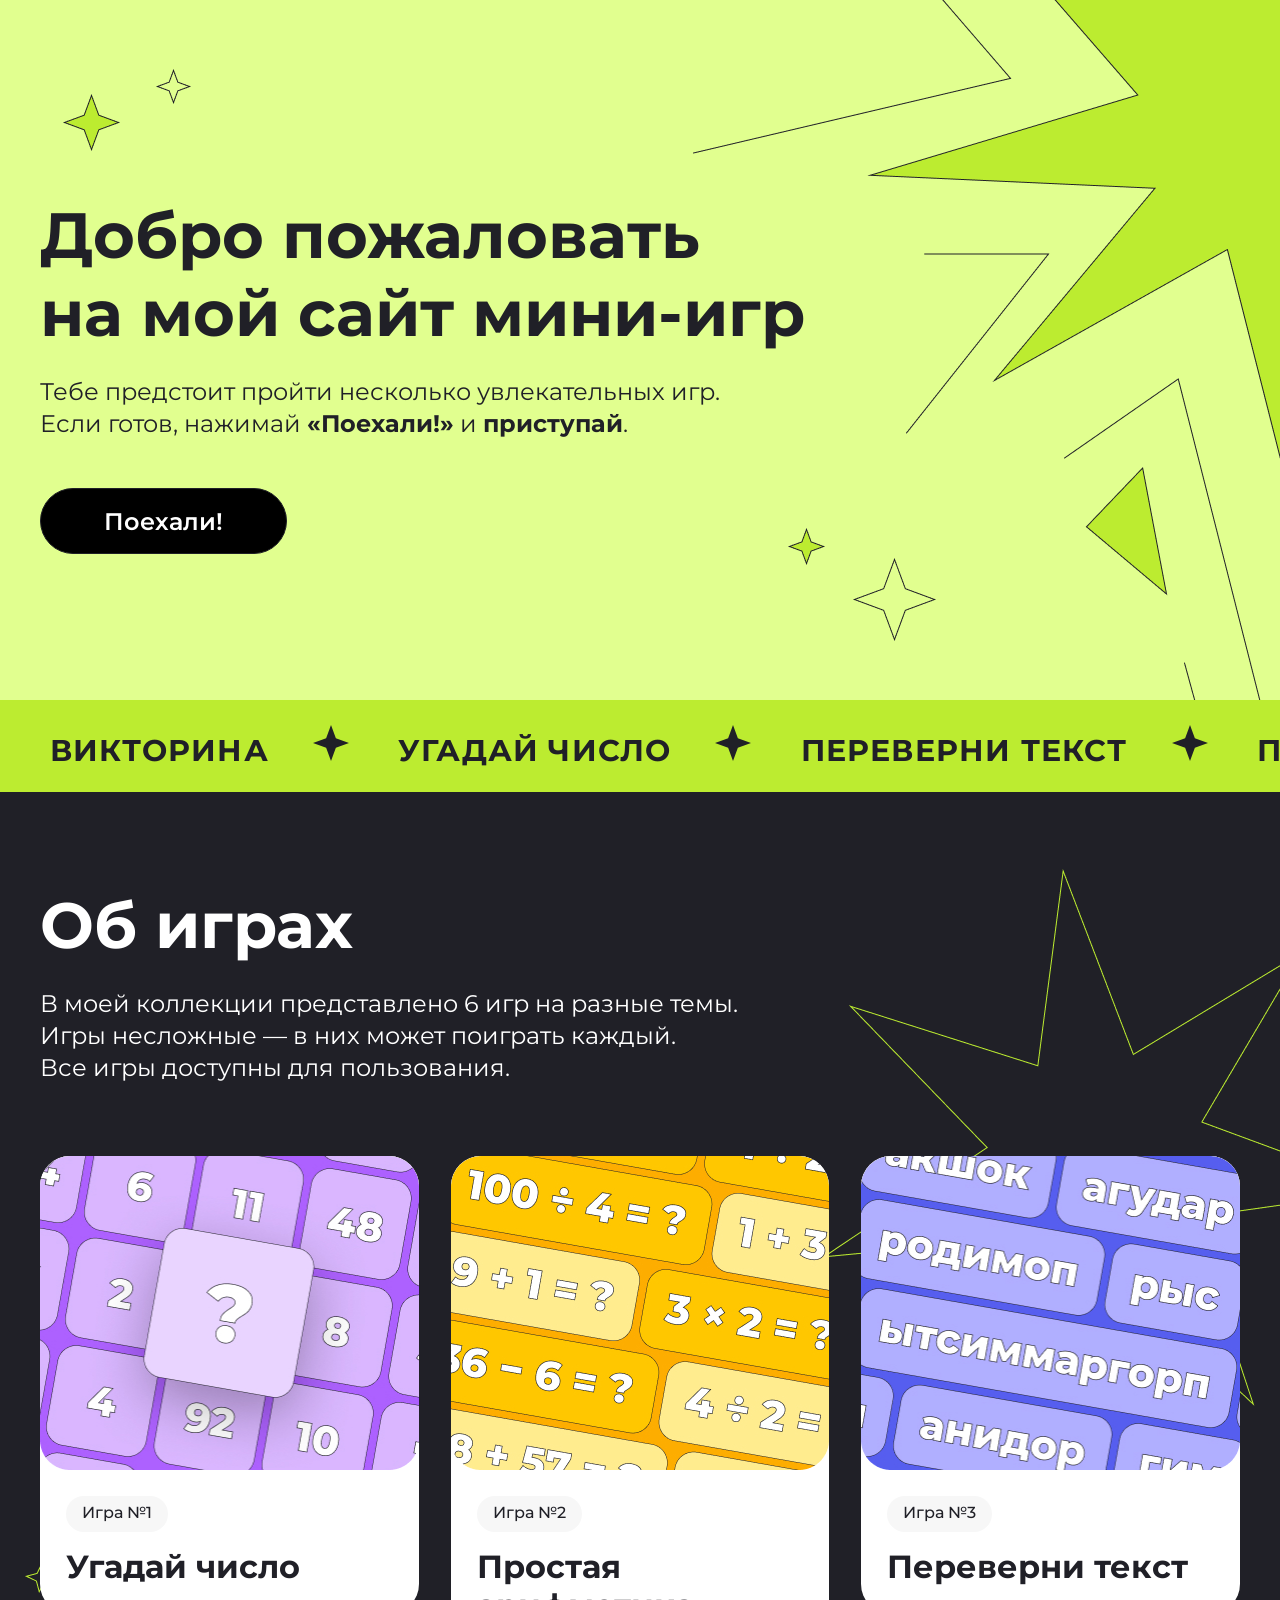
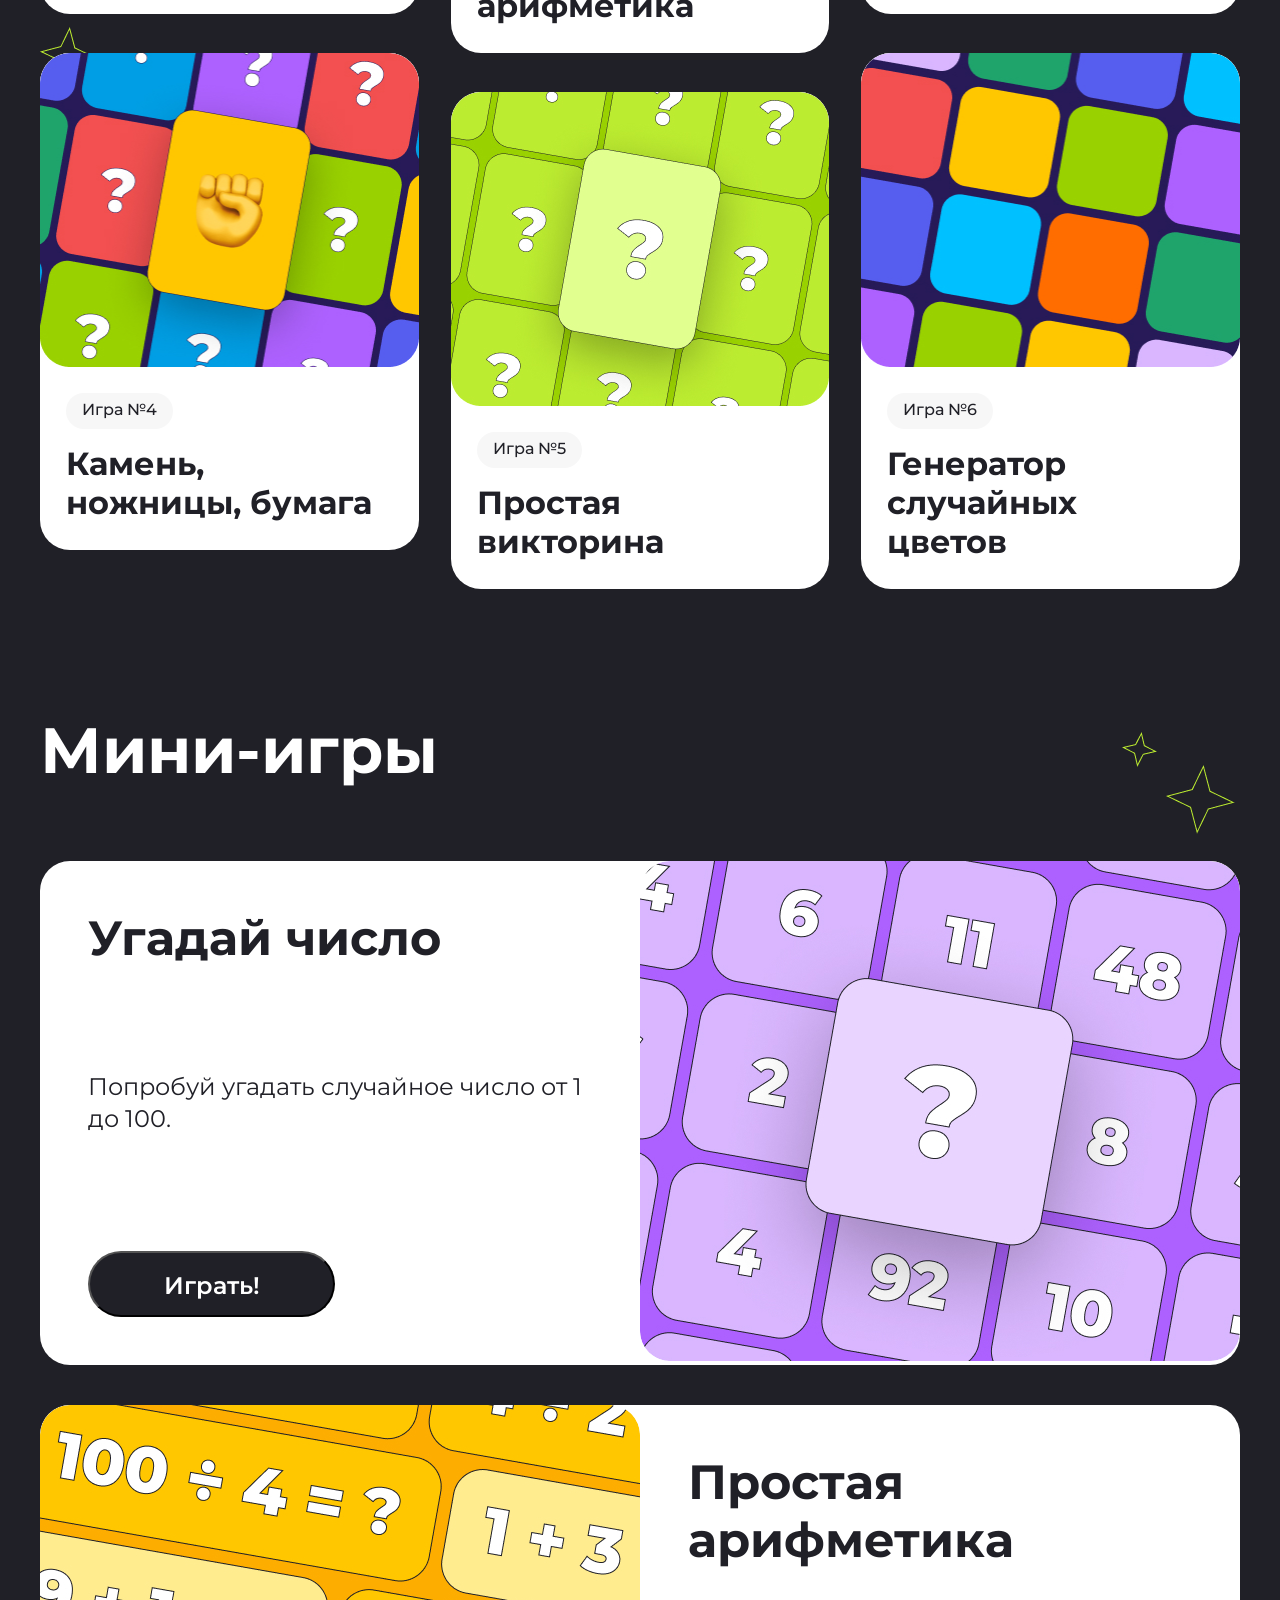
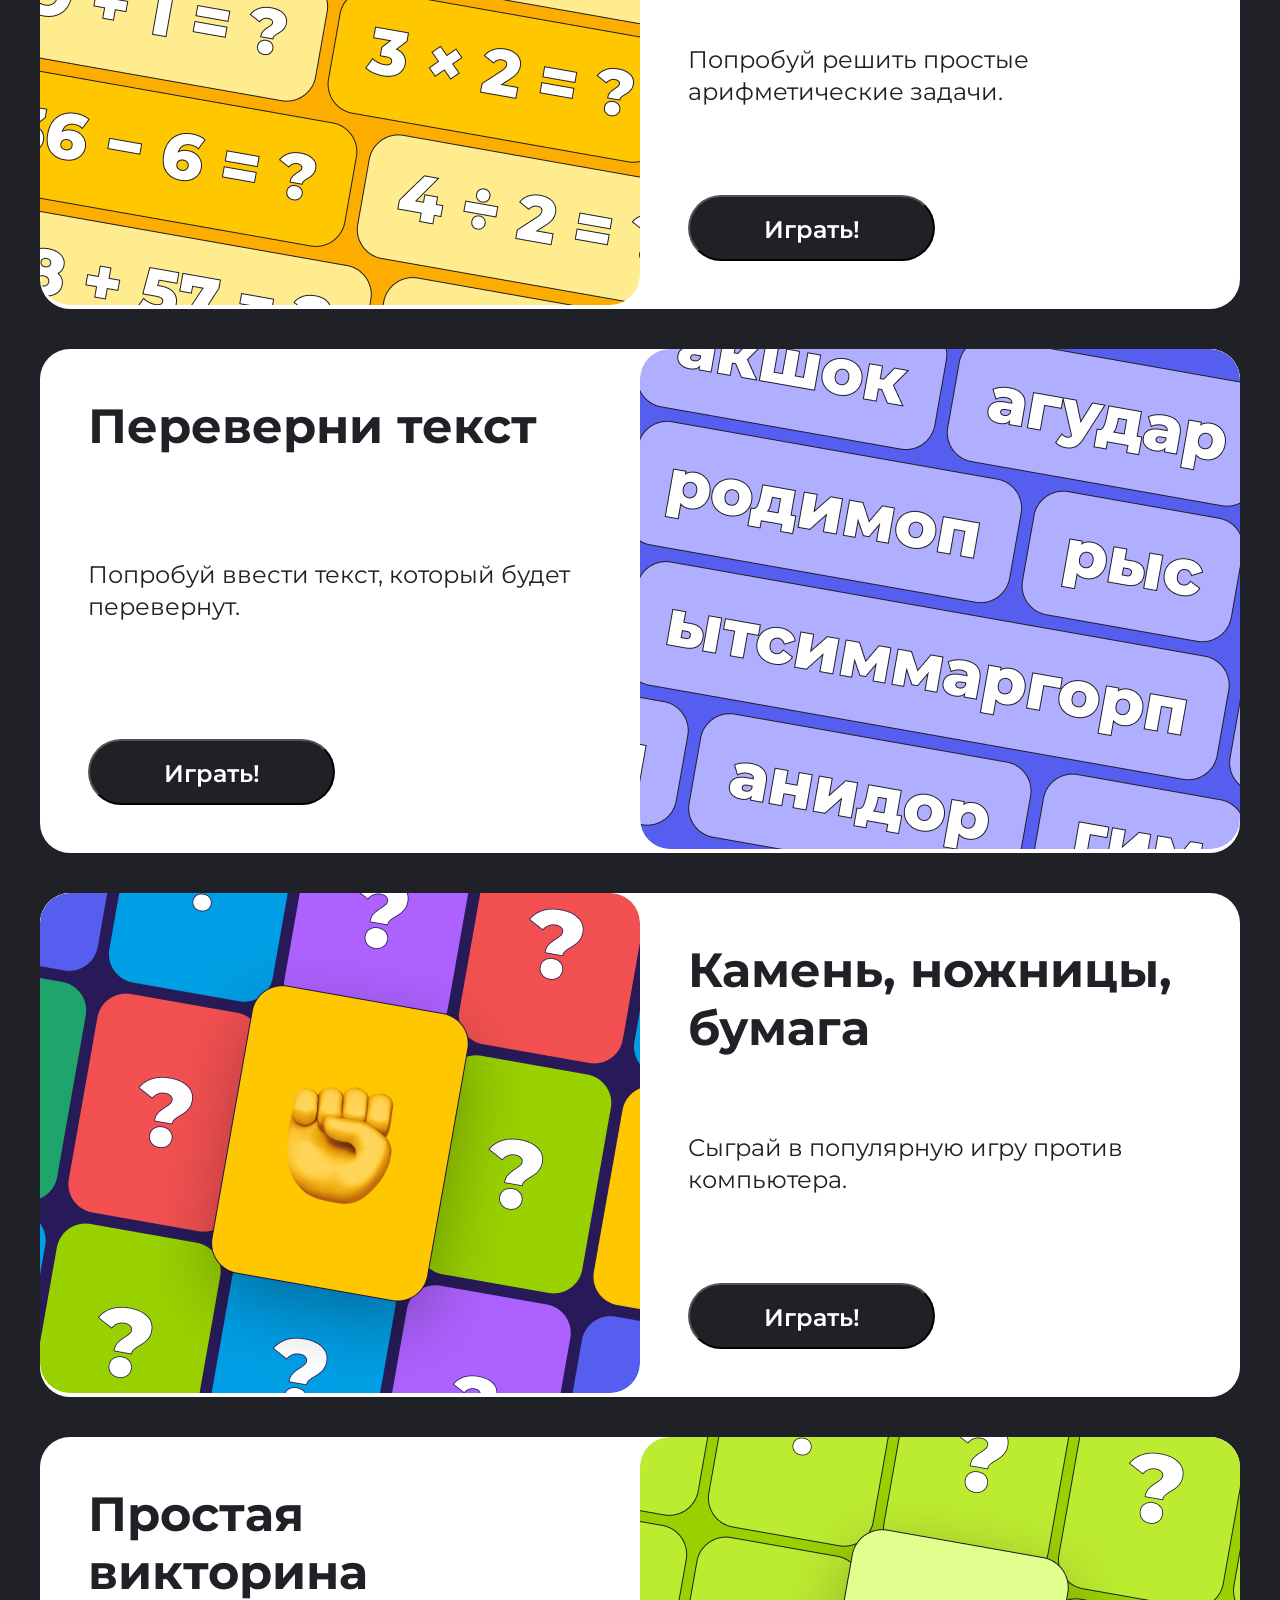
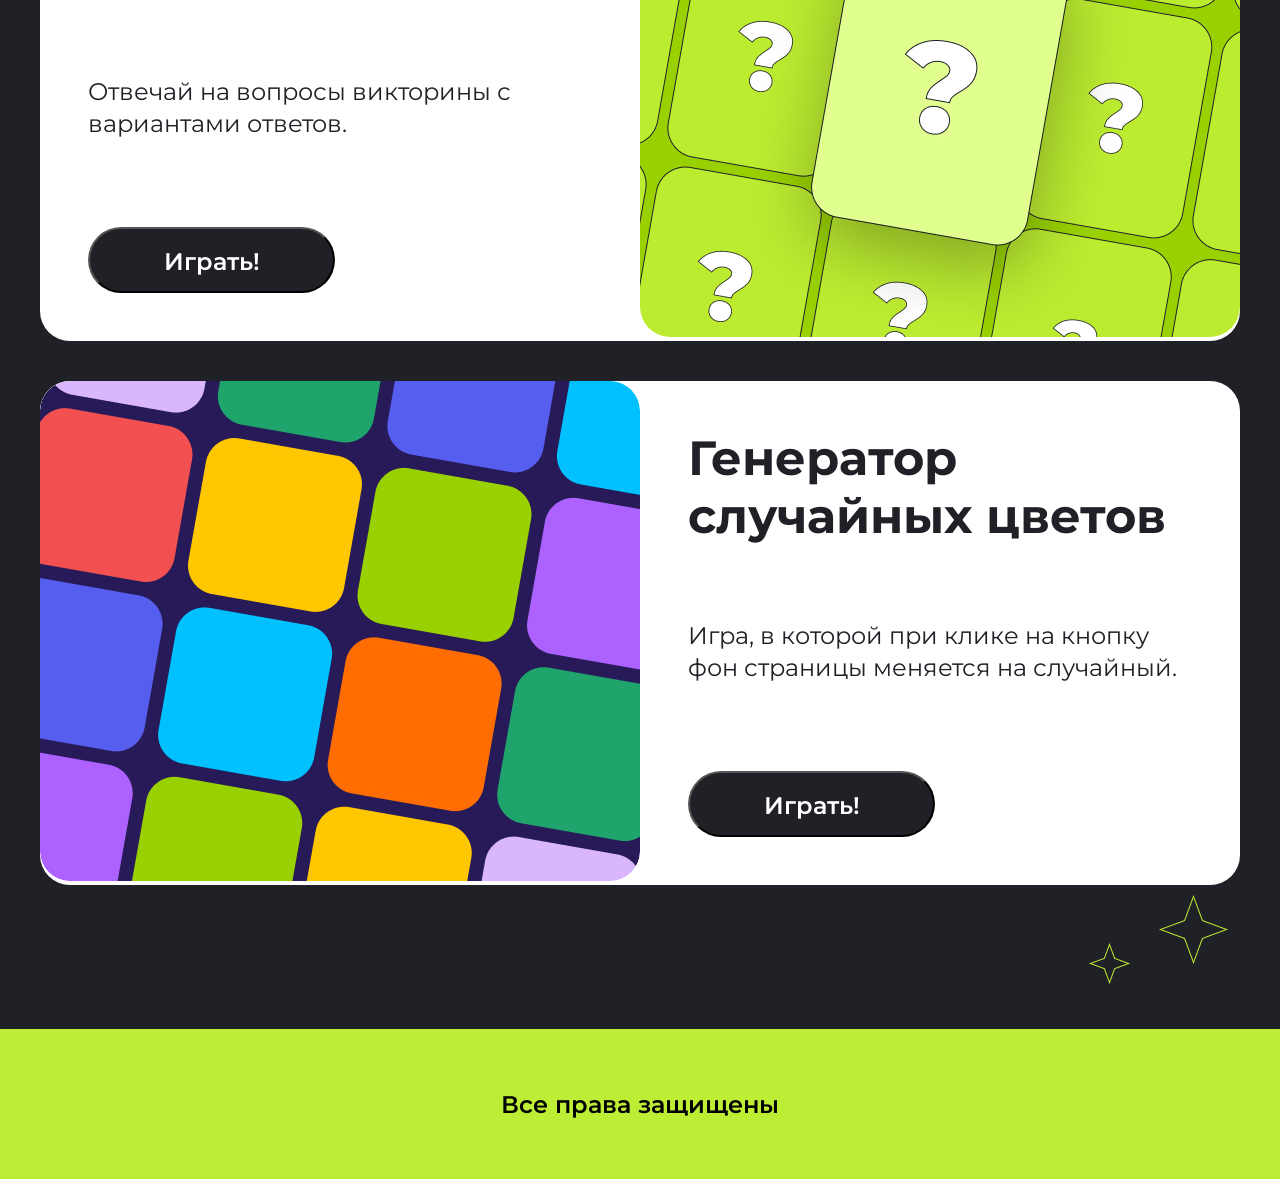
==== hw1/index.html @ f8840782 "добавил третью мини игру" ====
<!DOCTYPE html>
<html lang="en">

<head>
    <meta charset="UTF-8">
    <meta name="viewport" content="width=device-width, initial-scale=1.0">
    <title>Document</title>
    <link rel="preconnect" href="https://fonts.googleapis.com">
    <link rel="preconnect" href="https://fonts.gstatic.com" crossorigin>
    <link href="https://fonts.googleapis.com/css2?family=Montserrat:ital,wght@0,100..900;1,100..900&display=swap"
        rel="stylesheet">
    <link rel="stylesheet" href="./style.css">
</head>

<body>

    <header class="head center">
        <h1 class="head__title">Добро пожаловать<br> на мой сайт мини-игр</h1>
        <p class="head__desc">Тебе предстоит пройти несколько увлекательных игр. <span
                class="desktop-br"><br></span></span>Если готов, нажимай
            <strong>«Поехали!»</strong> и
            <strong>приступай</strong>.
        </p>
        <a href="#main" class="head__link">
            <button class="button head__button">Поехали!</button>
        </a>
    </header>
    <section>
        <div class="marquee">
            <div class="marquee__content">
                <span>ВИКТОРИНА</span>
                <span><svg class="marquee__star" width="36" height="36" viewBox="0 0 36 36" fill="none"
                        xmlns="http://www.w3.org/2000/svg">
                        <path
                            d="M18 0L22.8616 13.1384L36 18L22.8616 22.8616L18 36L13.1384 22.8616L0 18L13.1384 13.1384L18 0Z"
                            fill="#202027" />
                    </svg>
                </span>
                <span>УГАДАЙ ЧИСЛО</span>
                <span><svg class="marquee__star" width="36" height="36" viewBox="0 0 36 36" fill="none"
                        xmlns="http://www.w3.org/2000/svg">
                        <path
                            d="M18 0L22.8616 13.1384L36 18L22.8616 22.8616L18 36L13.1384 22.8616L0 18L13.1384 13.1384L18 0Z"
                            fill="#202027" />
                    </svg>
                </span>
                <span>ПЕРЕВЕРНИ ТЕКСТ</span>
                <span><svg class="marquee__star" width="36" height="36" viewBox="0 0 36 36" fill="none"
                        xmlns="http://www.w3.org/2000/svg">
                        <path
                            d="M18 0L22.8616 13.1384L36 18L22.8616 22.8616L18 36L13.1384 22.8616L0 18L13.1384 13.1384L18 0Z"
                            fill="#202027" />
                    </svg>
                </span>
                <span>ПРОСТАЯ АРИФМЕТИКА</span>
                <span><svg class="marquee__star" width="36" height="36" viewBox="0 0 36 36" fill="none"
                        xmlns="http://www.w3.org/2000/svg">
                        <path
                            d="M18 0L22.8616 13.1384L36 18L22.8616 22.8616L18 36L13.1384 22.8616L0 18L13.1384 13.1384L18 0Z"
                            fill="#202027" />
                    </svg>
                </span>
                <span>КАМЕНЬ, НОЖНИЦЫ, БУМАГА</span>
                <span><svg class="marquee__star" width="36" height="36" viewBox="0 0 36 36" fill="none"
                        xmlns="http://www.w3.org/2000/svg">
                        <path
                            d="M18 0L22.8616 13.1384L36 18L22.8616 22.8616L18 36L13.1384 22.8616L0 18L13.1384 13.1384L18 0Z"
                            fill="#202027" />
                    </svg>
                </span>
                <span>ГЕНЕРАТОР СЛУЧАЙНЫХ ЦВЕТОВ</span>
                <span><svg class="marquee__star" width="36" height="36" viewBox="0 0 36 36" fill="none"
                        xmlns="http://www.w3.org/2000/svg">
                        <path
                            d="M18 0L22.8616 13.1384L36 18L22.8616 22.8616L18 36L13.1384 22.8616L0 18L13.1384 13.1384L18 0Z"
                            fill="#202027" />
                    </svg>
                </span>
    </section>
    <main id="main" class="main center">
        <h2 class="main__title">Об играх</h2>
        <p class="main__desc">В моей коллекции представлено 6 игр на разные темы.<br>Игры несложные — в них может
            поиграть каждый.<br>
            Все игры доступны для пользования.</p>
        <div class="main__games">
            <div class="games-grid">
                <a href="#guess" class="game-card">
                    <img class="game-card__img" src="images/game1.jpg" alt="Игра">
                    <div class="game-card__body">
                        <span class="game-card__badge">Игра №1</span>
                        <h3 class="game-card__desc">Угадай число</h3>
                    </div>
                </a>

                <a href="#math" class="game-card">
                    <img class="game-card__img" src="images/game2.jpg" alt="Игра">
                    <div class="game-card__body">
                        <span class="game-card__badge">Игра №2</span>
                        <h3 class="game-card__desc">Простая арифметика</h3>
                    </div>
                </a>

                <a href="#words" class="game-card">
                    <img class="game-card__img" src="images/game3.jpg" alt="Игра">
                    <div class="game-card__body">
                        <span class="game-card__badge">Игра №3</span>
                        <h3 class="game-card__desc">Переверни текст</h3>
                    </div>
                </a>

                <a href="#rps" class="game-card">
                    <img class="game-card__img" src="images/game4.jpg" alt="Игра">
                    <div class="game-card__body">
                        <span class="game-card__badge">Игра №4</span>
                        <h3 class="game-card__desc">Камень, ножницы, бумага</h3>
                    </div>
                </a>

                <a href="#quiz" class="game-card game-card__end">
                    <img class="game-card__img" src="images/game5.jpg" alt="Игра">
                    <div class="game-card__body">
                        <span class="game-card__badge">Игра №5</span>
                        <h3 class="game-card__desc">Простая викторина</h3>
                    </div>
                </a>

                <a href="#colors" class="game-card">
                    <img class="game-card__img" src="images/game6.jpg" alt="Игра">
                    <div class="game-card__body">
                        <span class="game-card__badge">Игра №6</span>
                        <h3 class="game-card__desc">Генератор случайных цветов</h3>
                    </div>
                </a>
            </div>
        </div>
    </main>
    <section class="mini-games center">
        <h2 class="mini-games__title">Мини-игры</h2>
        <div class="gamebar">
            <div id="guess" class="gamebar__card">
                <div class="gamebar__content">
                    <h2 class="gamebar__content-name">Угадай число</h2>
                    <p class="gamebar__content-desc">Попробуй угадать случайное число от 1 до 100.</p>
                    <button class="gamebar__button" onclick="guessNumber()">Играть!</button>
                </div>
                <div class="gamebar__pic">
                    <img class="gamebar__img" src="images/big-game1.jpg" alt="Игра">
                </div>
            </div>

            <div id="math" class="gamebar__card">
                <div class="gamebar__content">
                    <h2 class="gamebar__content-name">Простая арифметика</h2>
                    <p class="gamebar__content-desc">Попробуй решить простые арифметические задачи.</p>
                    <button class="gamebar__button" onclick="doArithmeticTasks()">Играть!</button>
                </div>
                <div class="gamebar__pic">
                    <img class="gamebar__img" src="images/big-game2.jpg" alt="Игра">
                </div>
            </div>

            <div id="words" class="gamebar__card">
                <div class="gamebar__content">
                    <h2 class="gamebar__content-name">Переверни текст</h2>
                    <p class="gamebar__content-desc">Попробуй ввести текст, который будет перевернут.</p>
                    <button class="gamebar__button" onclick="turnOverText()">Играть!</button>
                </div>
                <div class="gamebar__pic">
                    <img class="gamebar__img" src="images/big-game3.jpg" alt="Игра">
                </div>
            </div>

            <div id="rps" class="gamebar__card">
                <div class="gamebar__content">
                    <h2 class="gamebar__content-name">Камень, ножницы, бумага</h2>
                    <p class="gamebar__content-desc">Сыграй в популярную игру против компьютера.</p>
                    <button class="gamebar__button">Играть!</button>
                </div>
                <div class="gamebar__pic">
                    <img class="gamebar__img" src="images/big-game4.jpg" alt="Игра">
                </div>
            </div>

            <div id="quiz" class="gamebar__card">
                <div class="gamebar__content">
                    <h2 class="gamebar__content-name">Простая викторина</h2>
                    <p class="gamebar__content-desc">Отвечай на вопросы викторины с вариантами ответов.</p>
                    <button class="gamebar__button">Играть!</button>
                </div>
                <div class="gamebar__pic">
                    <img class="gamebar__img" src="images/big-game5.jpg" alt="Игра">
                </div>
            </div>

            <div id="colors" class="gamebar__card">
                <div class="gamebar__content">
                    <h2 class="gamebar__content-name">Генератор случайных цветов</h2>
                    <p class="gamebar__content-desc">Игра, в которой при клике на кнопку фон страницы меняется на
                        случайный.</p>
                    <button class="gamebar__button">Играть!</button>
                </div>
                <div class="gamebar__pic">
                    <img class="gamebar__img" src="images/big-game6.jpg" alt="Игра">
                </div>
            </div>
        </div>
    </section>
    <footer class="footer">
        <h3 class="footer__desc">Все права защищены</h3>
    </footer>
    <script src="mini-games.js"></script>
</body>

</html>
---- hw1/style.css ----
* {
  margin: 0;
  padding: 0;
  box-sizing: border-box;
}

.center {
  padding-left: calc(50% - 600px);
  padding-right: calc(50% - 600px);
}

a,
input,
button {
  text-decoration: none;
  font-family: inherit;
}

body {
  font-family: Montserrat, sans-serif;
}

.head {
  min-height: 700px;
  background: url(images/head-back.png) right top no-repeat, url(images/Star\ 1.png) 156px 69px no-repeat, url(images/Star\ 2.png) 63px 94px no-repeat, url(images/Star\ 3.png) calc(100% - 455px) calc(100% - 135px) no-repeat, url(images/Star\ 4.png) calc(100% - 344px) calc(100% - 59px) no-repeat, #E1FF8F;
}
.head__title {
  padding-top: 196px;
  font-weight: 700;
  font-size: 64px;
  color: #202027;
}
.head__desc {
  padding-top: 24px;
  font-weight: 400;
  font-size: 24px;
  line-height: 133%;
  color: #202027;
}
.head__button {
  margin-top: 48px;
  border: 1px solid #202027;
  border-radius: 60px;
  padding: 16px 28px;
  width: 247px;
  height: 66px;
  font-weight: 600;
  font-size: 24px;
  line-height: 142%;
  text-align: center;
  background-color: #000;
  color: #fff;
  transition: 2s;
}
.head__button:hover {
  background: #fff;
  color: #000;
}
.head__button::after {
  background: #fff;
  color: #000;
}

.marquee {
  width: 100%;
  min-height: 90px;
  overflow: hidden;
  background: #bcec30;
  padding: 25px 50px;
  white-space: nowrap;
}
.marquee__content span {
  margin-right: 40px;
  font-weight: bold;
  font-size: 18px;
  color: #000;
  align-content: center;
  font-weight: 700;
  font-size: 30px;
  line-height: 110%;
  letter-spacing: 0.04em;
  text-transform: uppercase;
  color: #202027;
}

.main {
  padding-top: 94px;
  background: url(images/bigStar\ 1.png) right 77px no-repeat, url(images/Star\ 5.png) 25px 770px no-repeat, url(images/Star\ 6.png) 40px 60% no-repeat, #202027;
}
.main__title {
  font-weight: 700;
  font-size: 64px;
  color: #fff;
}
.main__desc {
  padding-top: 24px;
  font-weight: 400;
  font-size: 24px;
  line-height: 133%;
  color: #fff;
}
.main__games {
  padding-top: 72px;
  padding-bottom: 50px;
  min-height: 1056px;
}

.games-grid {
  display: grid;
  grid-template-columns: repeat(3, 1fr);
  gap: 0 32px;
  align-items: start;
}

.game-card {
  background: #fff;
  border-radius: 30px;
  overflow: hidden;
  transition: 0.4s ease;
}
.game-card:hover {
  transform: scale(1.1);
}
.game-card__img {
  width: 100%;
  -o-object-fit: cover;
     object-fit: cover;
}
.game-card__body {
  padding: 22px 26px 28px;
}
.game-card__badge {
  display: inline-block;
  border-radius: 53px;
  padding: 8px 16px 10px;
  margin-bottom: 15px;
  background-color: #f7f7f7;
  font-weight: 500;
  font-size: 16px;
  line-height: 110%;
  color: #202027;
}
.game-card__desc {
  max-width: 306px;
  font-weight: 700;
  font-size: 32px;
  color: #202027;
}

.game-card__end {
  align-self: end;
}

.mini-games {
  padding-bottom: 144px;
  background: url(images/Star\ 7.png) calc(100% - 123px) 93px no-repeat, url(images/Star\ 8.png) calc(100% - 45px) 126px no-repeat, url(images/Star\ 9.png) calc(100% - 52px) calc(100% - 65px) no-repeat, url(images/Star\ 10.png) calc(100% - 150px) calc(100% - 45px) no-repeat, #202027;
}
.mini-games__title {
  font-weight: 700;
  font-size: 64px;
  color: #fff;
  padding-top: 72px;
}

.gamebar {
  padding-top: 72px;
  display: flex;
  flex-direction: column;
  gap: 40px;
}
.gamebar__card {
  max-width: 1200px;
  min-height: 500px;
  display: flex;
  justify-content: space-between;
  background: #fff;
  border-radius: 30px;
  overflow: hidden;
}
.gamebar__content {
  padding: 48px;
  display: flex;
  flex-direction: column;
  justify-content: space-between;
}
.gamebar__content-name {
  font-weight: 700;
  font-size: 48px;
  color: #202027;
  margin-bottom: 24px;
}
.gamebar__content-desc {
  font-weight: 400;
  font-size: 24px;
  line-height: 133%;
  color: #202027;
  margin-bottom: 36px;
}
.gamebar__button {
  border-radius: 60px;
  padding: 16px 28px;
  width: 247px;
  height: 66px;
  background-color: #202027;
  color: white;
  cursor: pointer;
  font-weight: 600;
  font-size: 24px;
  line-height: 142%;
  text-align: center;
  color: #fff;
}
.gamebar__button:hover {
  background: #fff;
  color: #000;
  transition: 1s;
}
.gamebar__pic {
  width: 50%;
}
.gamebar__img {
  border-radius: 30px;
  max-width: 600px;
  min-height: 500px;
}

.gamebar__card:nth-child(even) {
  flex-direction: row-reverse;
}

.footer {
  height: 150px;
  background-color: #bded35;
}
.footer__desc {
  padding-top: 61px;
  font-weight: 600;
  font-size: 24px;
  text-align: center;
  color: #000;
}

@media (max-width: 768px) {
  .desktop-br {
    display: none;
  }
  .head {
    background: none;
    background: url(images/mobile-big-star.png) right top no-repeat, url(images/mobileStar\ 1.png) 91px 64px no-repeat, url(images/mobileStar\ 2.png) 37px 97px no-repeat, url(images/mobileStar\ 3.png) calc(100% - 86px) calc(100% - 74px) no-repeat, url(images/mobileStar\ 4.png) calc(100% - 34px) calc(100% - 28px) no-repeat, #E1FF8F;
  }
  .head__title {
    padding-top: 147px;
    text-align: center;
    font-size: 40px;
  }
  .head__desc {
    text-align: center;
    font-size: 16px;
  }
  .head__link {
    display: flex;
    justify-content: center;
  }
  .head__button {
    width: 285px;
    height: 55px;
    font-size: 16px;
  }
  .marquee {
    min-height: 51px;
    padding: 16px 24px;
  }
  .marquee__content span {
    margin-right: 27px;
    font-size: 16px;
  }
  .marquee__content {
    display: flex;
    align-items: center;
  }
  .marquee__star {
    scale: 0.555;
  }
  .main {
    display: none;
  }
  .mini-games {
    background: none;
    background-color: #202027;
    padding-bottom: 10px;
  }
  .mini-games__title {
    padding-top: 48px;
    padding-left: 16px;
    font-size: 40px;
  }
  .gamebar {
    align-items: center;
    padding-top: 48px;
    gap: 10px;
  }
  .gamebar__card {
    flex-direction: column;
    max-width: 343px;
    min-height: 528px;
  }
  .gamebar__content {
    order: 2;
    padding: 29px;
  }
  .gamebar__content-name {
    margin-bottom: 16px;
    font-size: 32px;
  }
  .gamebar__content-desc {
    margin-bottom: 32px;
    font-size: 16px;
  }
  .gamebar__button {
    border-radius: 60px;
    padding: 16px 28px;
    max-width: 285px;
    height: 55px;
    font-size: 16px;
    text-align: center;
  }
  .gamebar__pic {
    order: 1;
    width: 100%;
    height: 100%;
  }
  .gamebar__img {
    max-width: 343px;
    min-height: 284px;
  }
  .gamebar__card:nth-child(even) {
    flex-direction: column;
  }
  .footer {
    height: 100px;
  }
  .footer__desc {
    padding-top: 40px;
    font-size: 16px;
  }
}/*# sourceMappingURL=style.css.map */
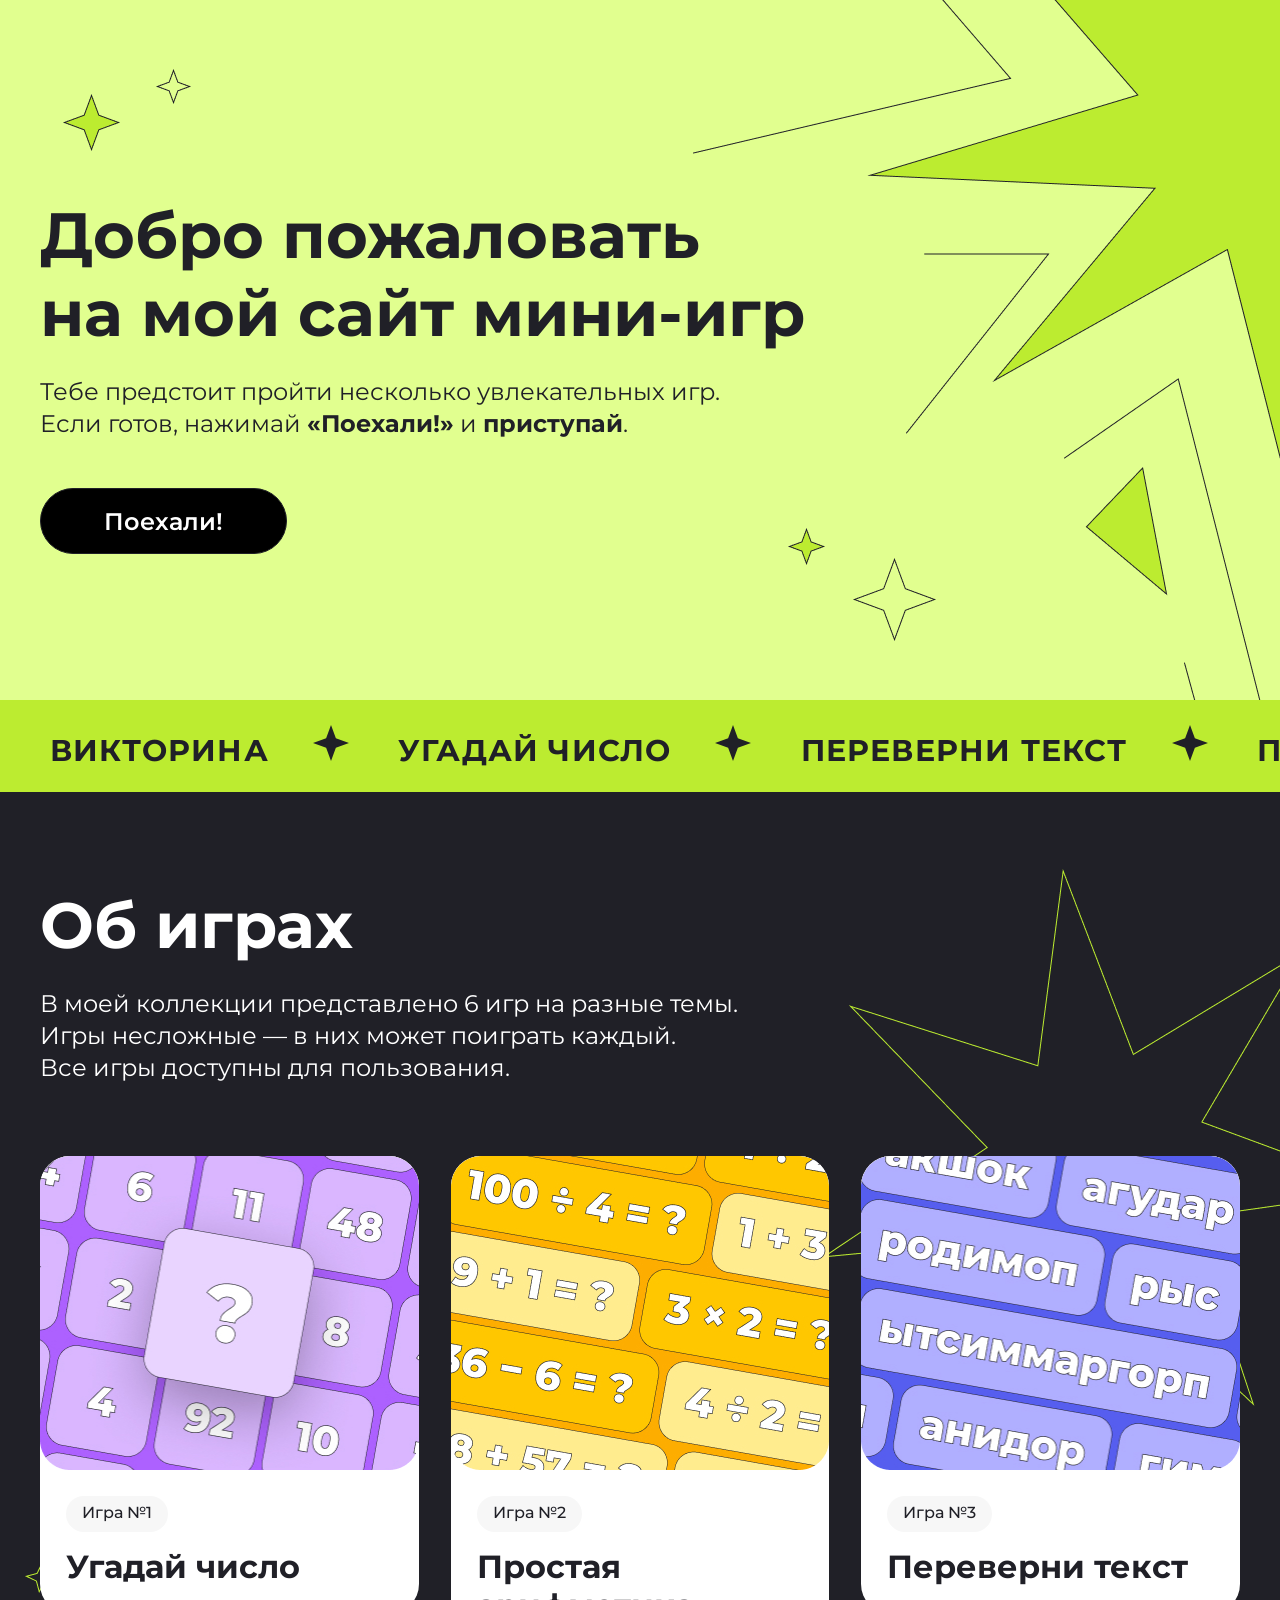
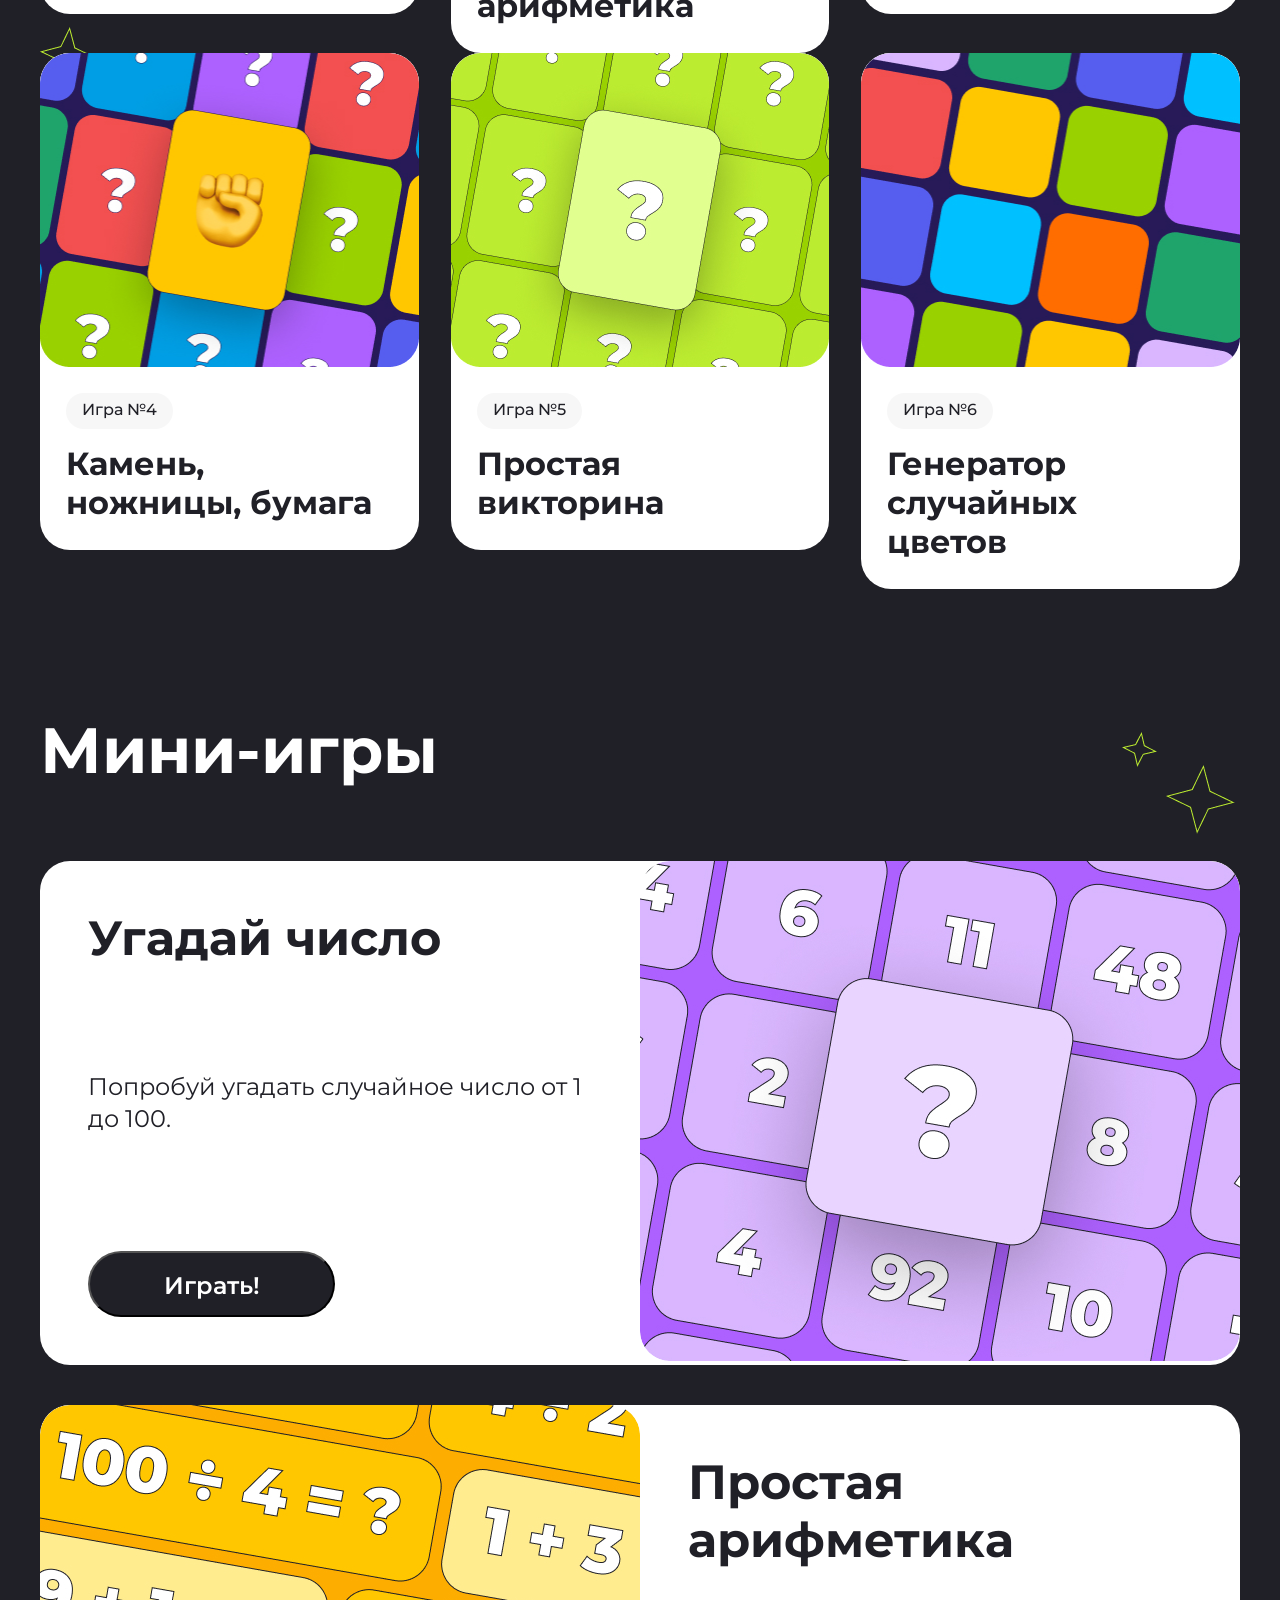
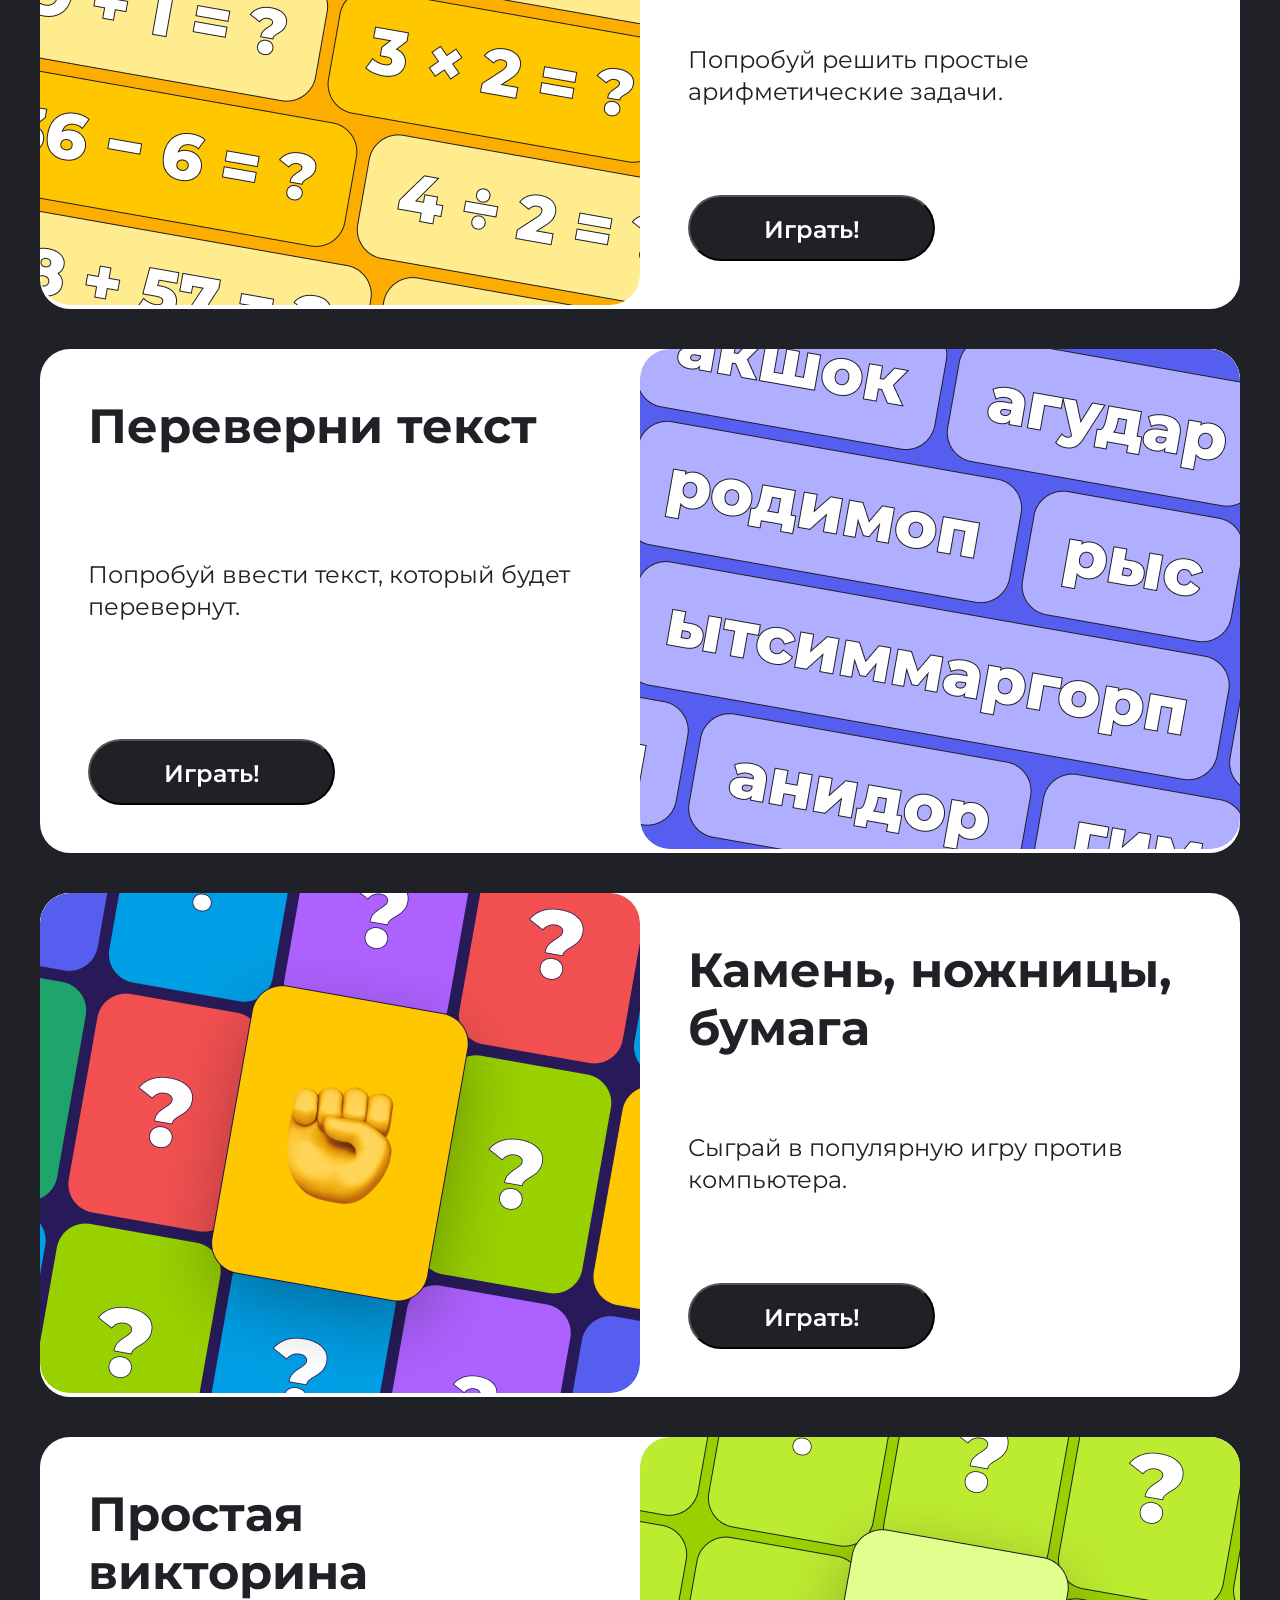
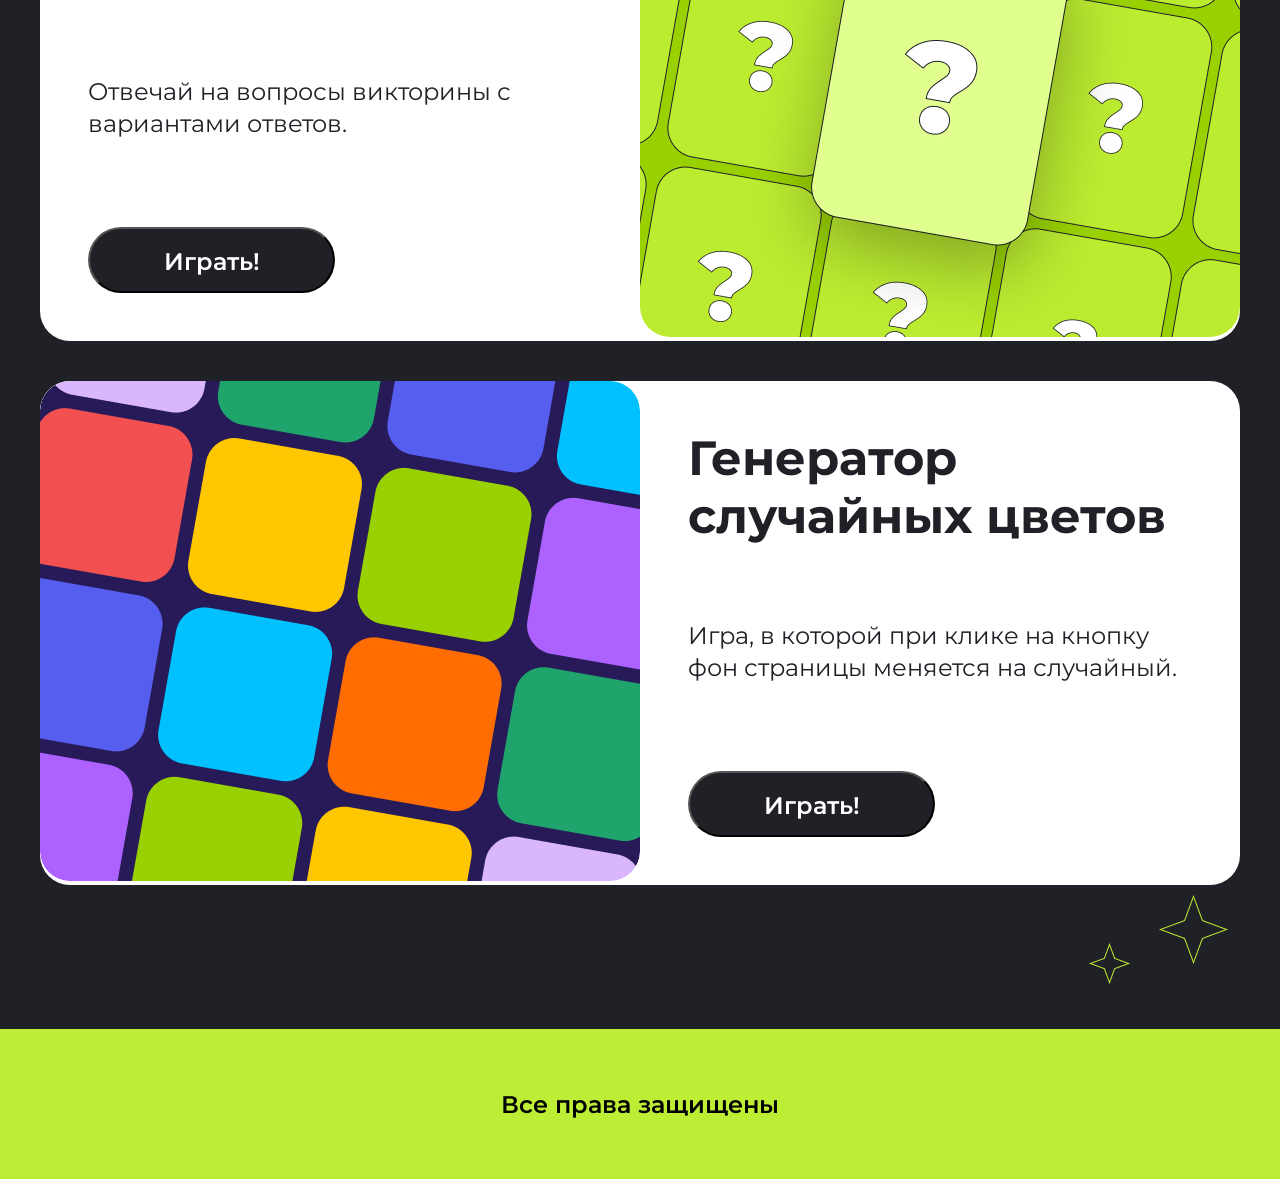
==== commit dbd63ed3: "правки по валидности" ====
--- a/hw1/index.html
+++ b/hw1/index.html
@@ -116,7 +116,7 @@
                     </div>
                 </a>
 
-                <a href="#quiz" class="game-card game-card__end">
+                <a href="#quiz" class="game-card game-card-end">
                     <img class="game-card__img" src="images/game5.jpg" alt="Игра">
                     <div class="game-card__body">
                         <span class="game-card__badge">Игра №5</span>
@@ -174,7 +174,7 @@
                 <div class="gamebar__content">
                     <h2 class="gamebar__content-name">Камень, ножницы, бумага</h2>
                     <p class="gamebar__content-desc">Сыграй в популярную игру против компьютера.</p>
-                    <button class="gamebar__button">Играть!</button>
+                    <button class="gamebar__button" onclick="rockPaperScissors()">Играть!</button>
                 </div>
                 <div class="gamebar__pic">
                     <img class="gamebar__img" src="images/big-game4.jpg" alt="Игра">
@@ -185,7 +185,7 @@
                 <div class="gamebar__content">
                     <h2 class="gamebar__content-name">Простая викторина</h2>
                     <p class="gamebar__content-desc">Отвечай на вопросы викторины с вариантами ответов.</p>
-                    <button class="gamebar__button">Играть!</button>
+                    <button class="gamebar__button" onclick="takeQuiz()">Играть!</button>
                 </div>
                 <div class="gamebar__pic">
                     <img class="gamebar__img" src="images/big-game5.jpg" alt="Игра">
@@ -197,7 +197,7 @@
                     <h2 class="gamebar__content-name">Генератор случайных цветов</h2>
                     <p class="gamebar__content-desc">Игра, в которой при клике на кнопку фон страницы меняется на
                         случайный.</p>
-                    <button class="gamebar__button">Играть!</button>
+                    <button class="gamebar__button button-randomColorGenerator">Играть!</button>
                 </div>
                 <div class="gamebar__pic">
                     <img class="gamebar__img" src="images/big-game6.jpg" alt="Игра">
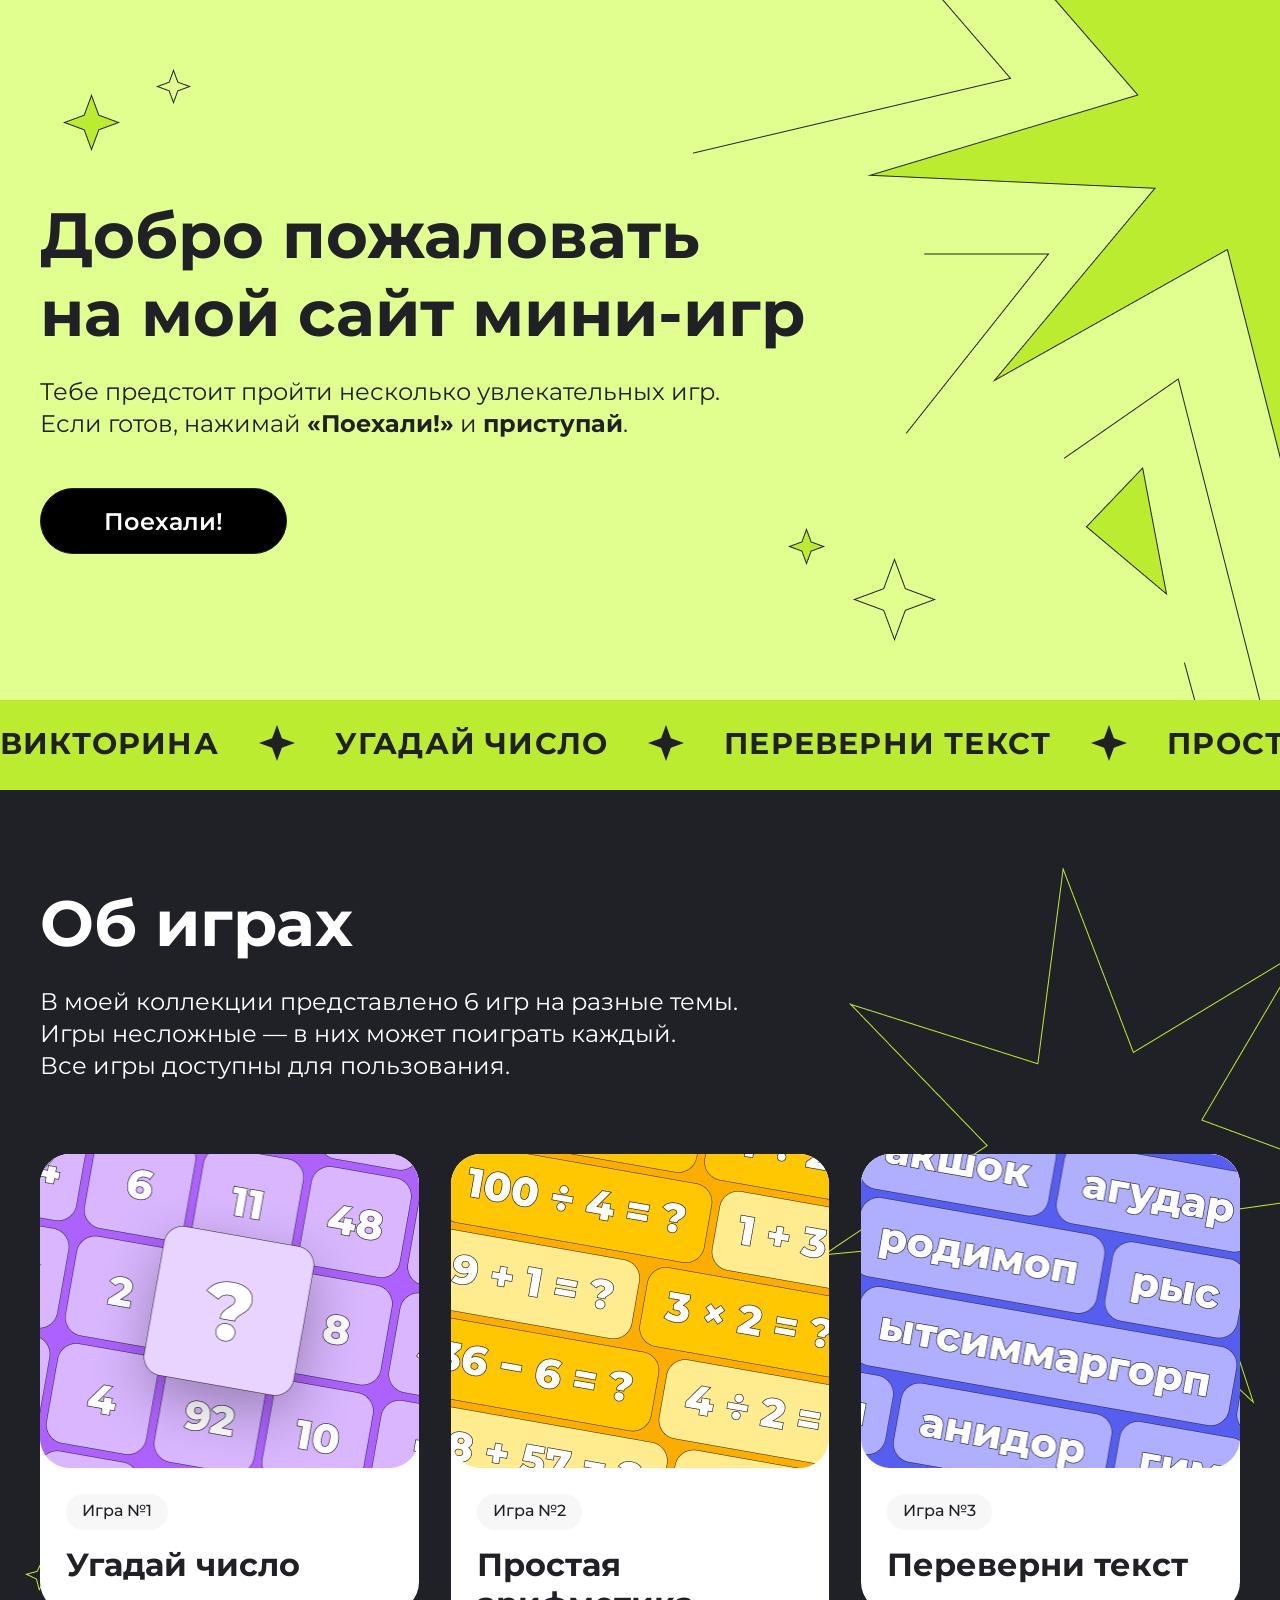
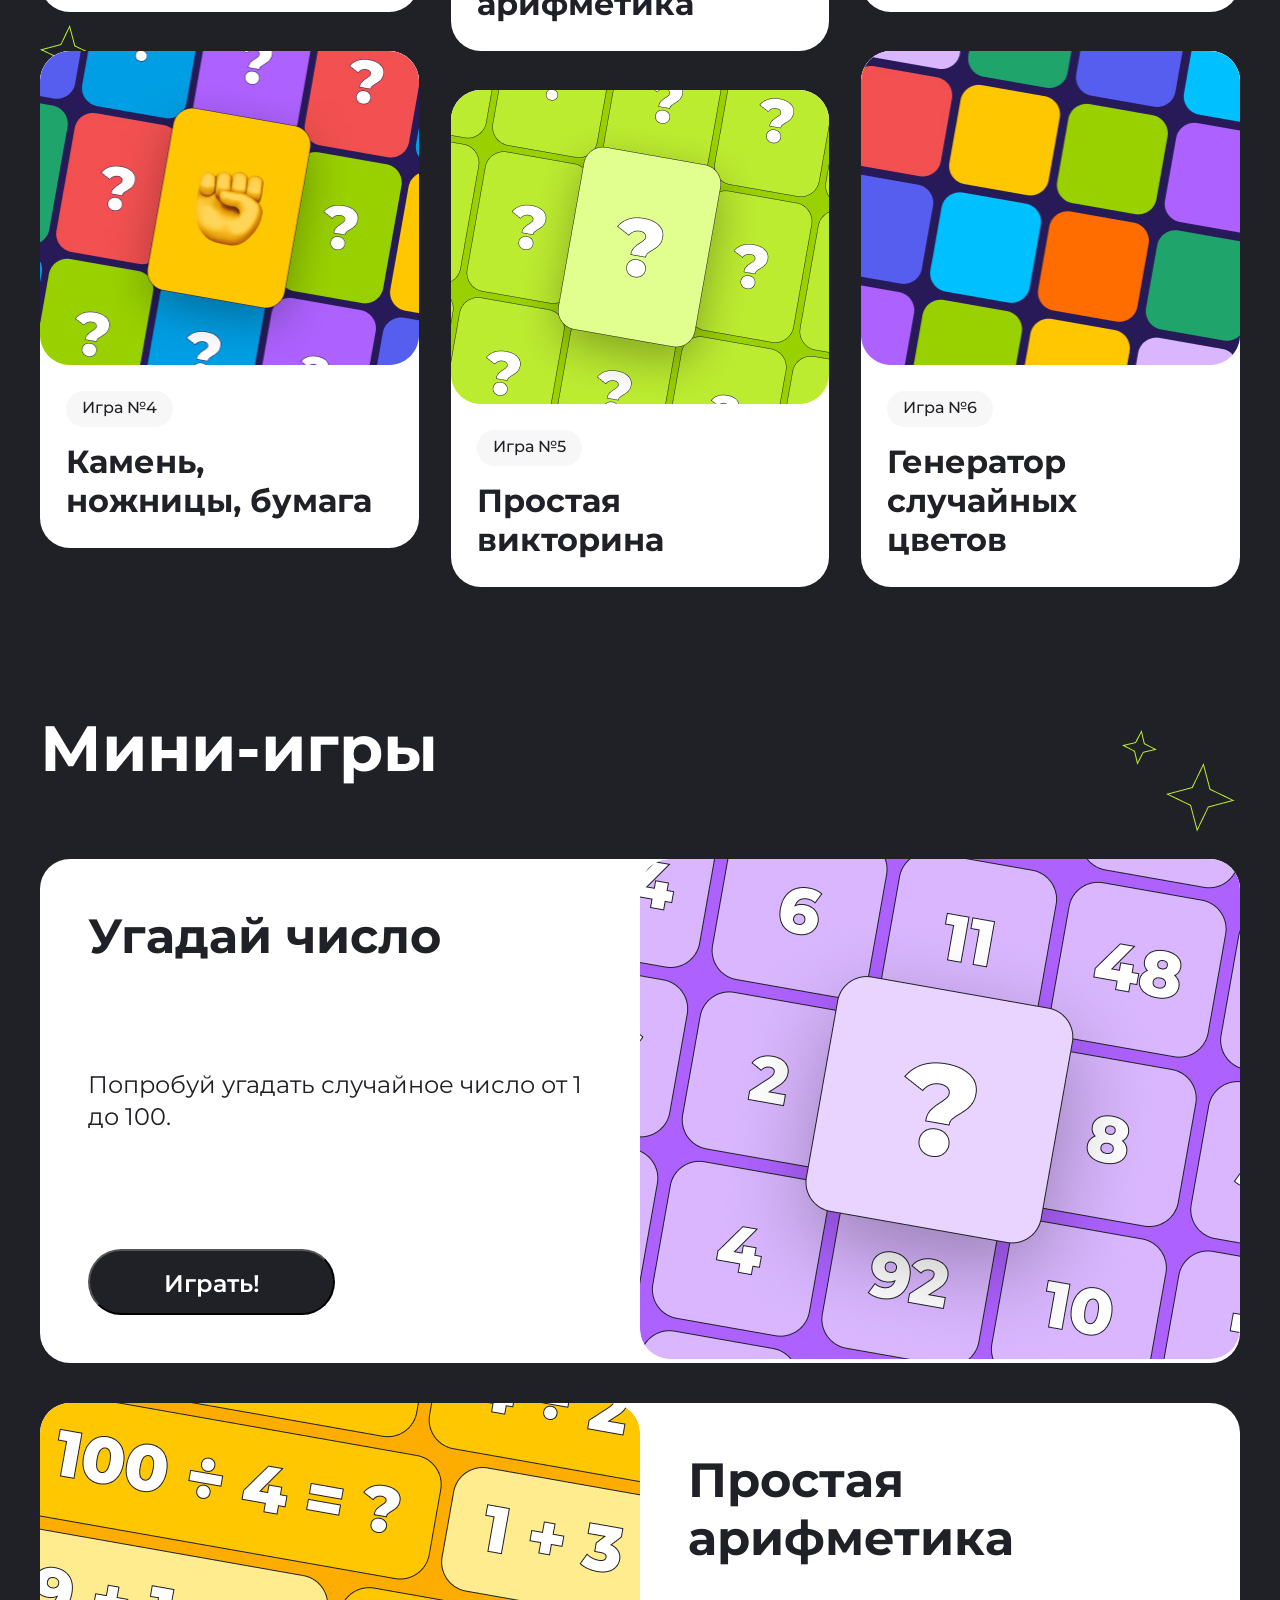
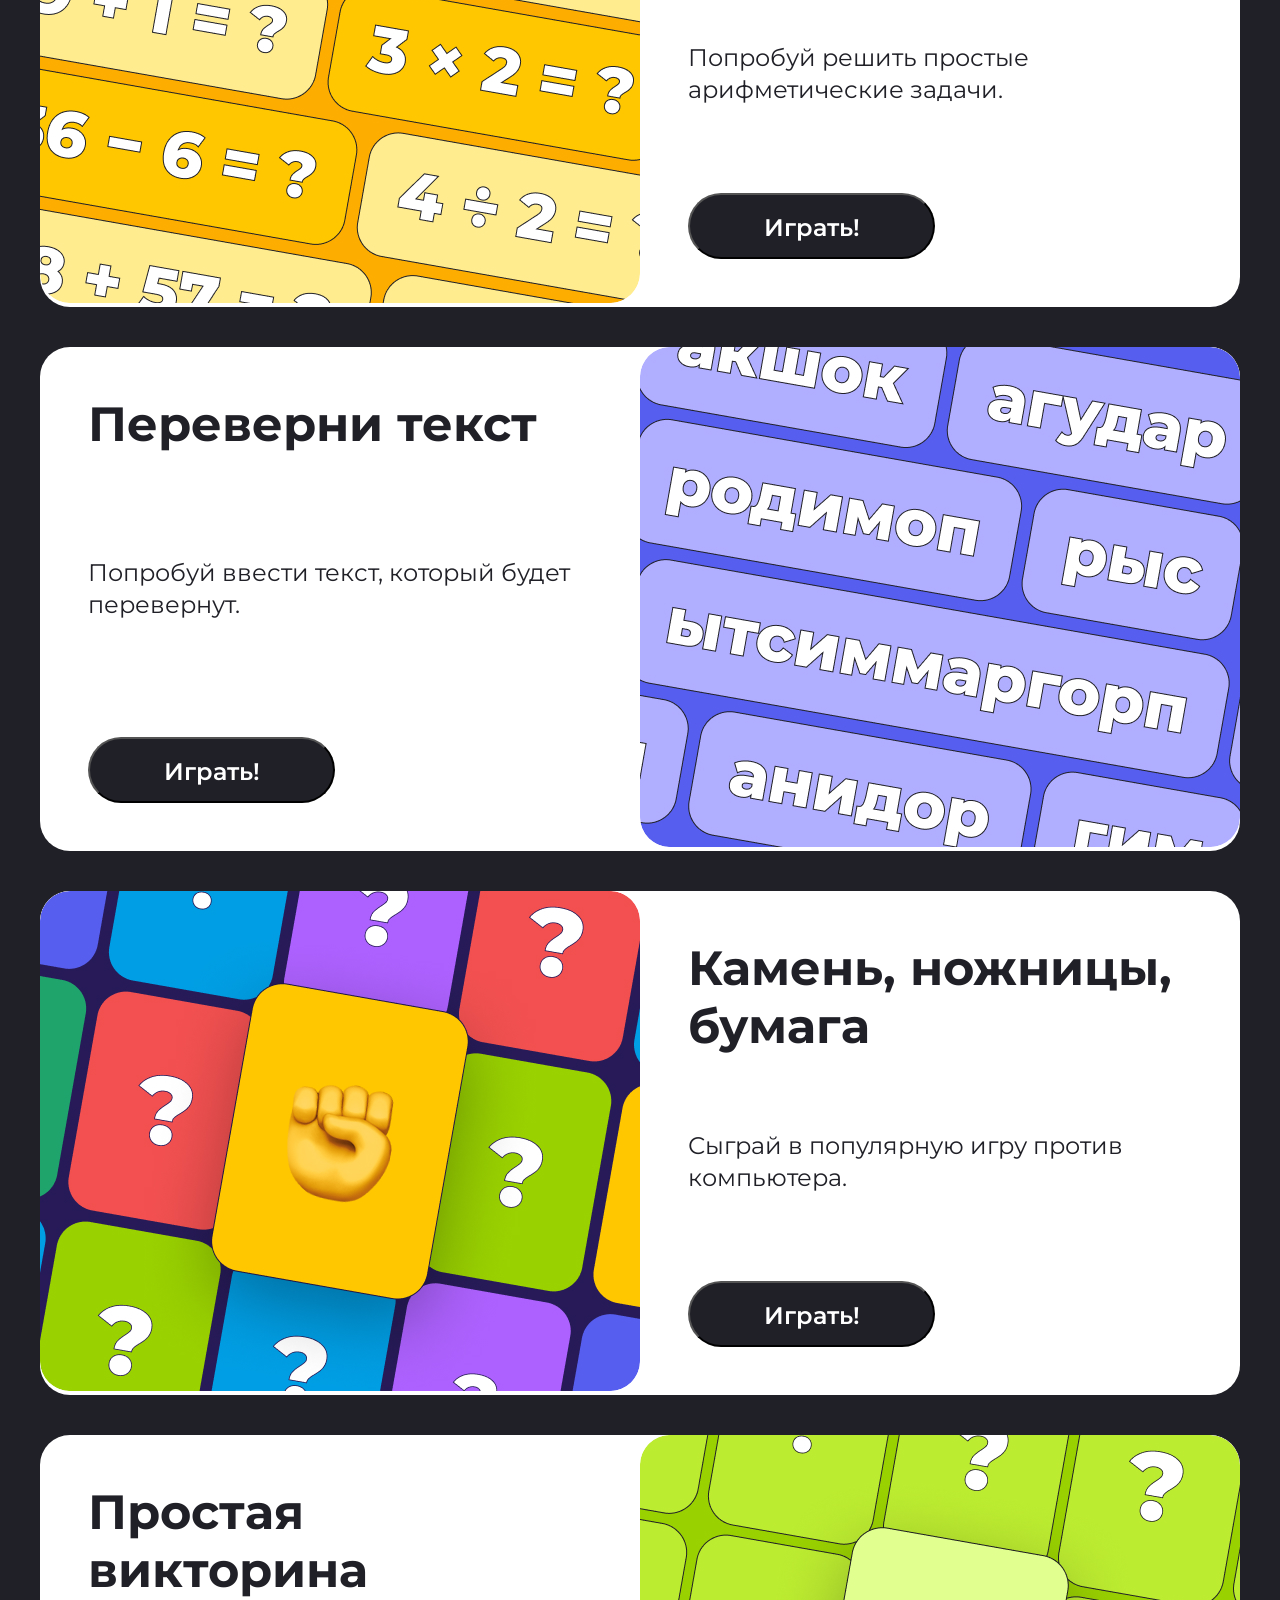
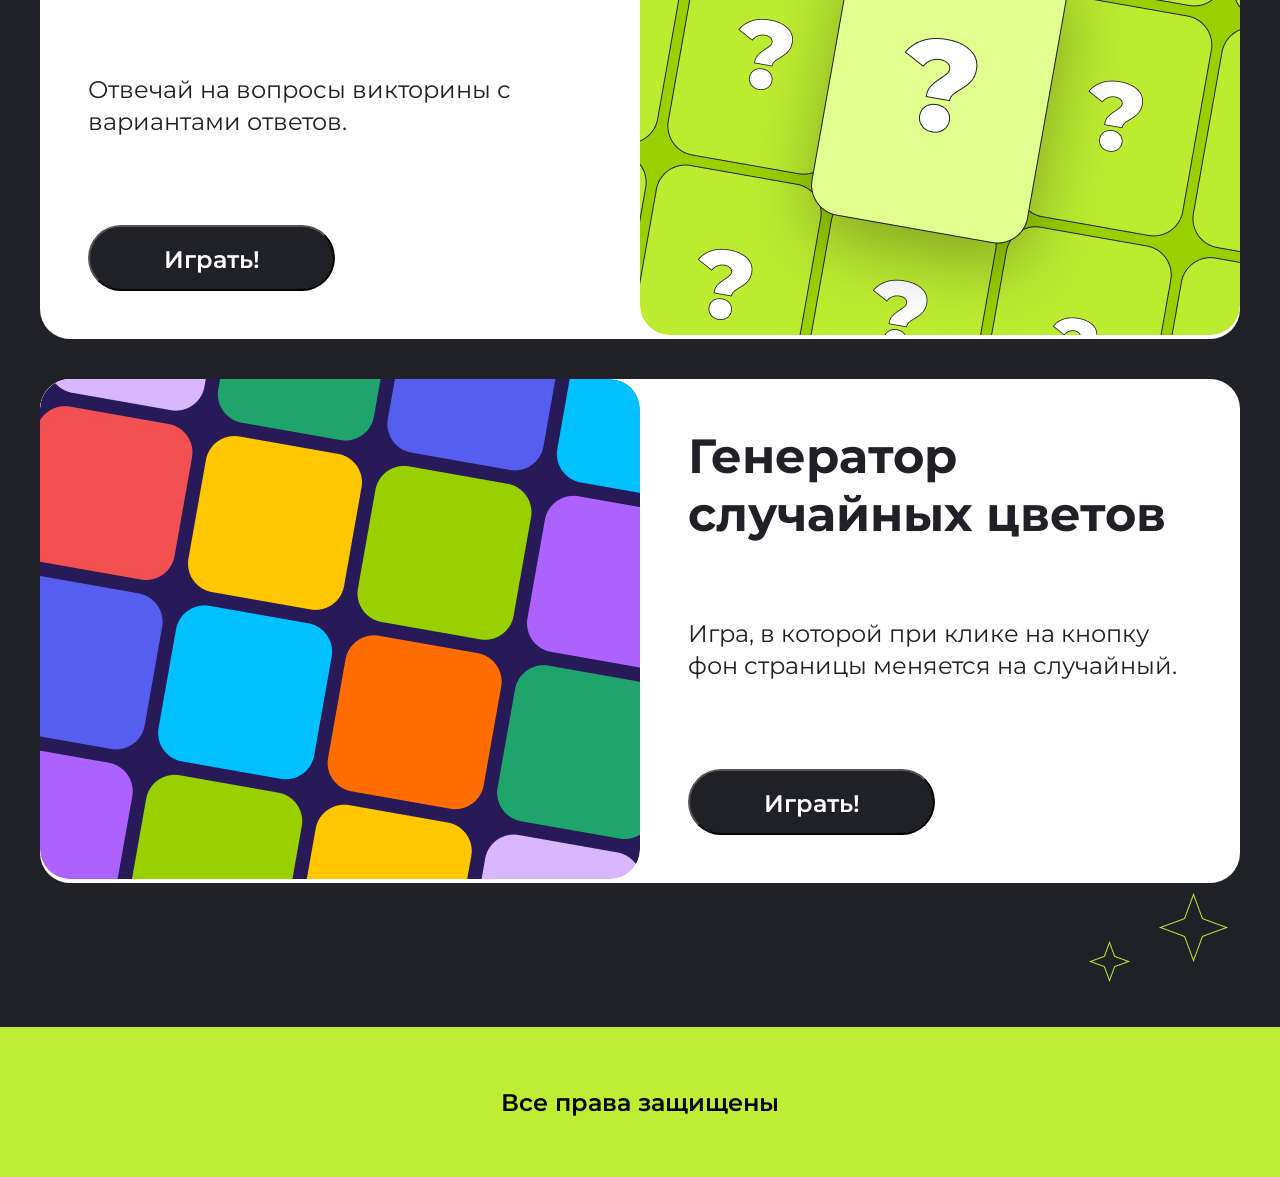
==== commit 2df3d9cf: "вариант для курсовой готов" ====
--- a/hw1/index.html
+++ b/hw1/index.html
@@ -76,6 +76,8 @@
                             fill="#202027" />
                     </svg>
                 </span>
+            </div>
+        </div>
     </section>
     <main id="main" class="main center">
         <h2 class="main__title">Об играх</h2>
--- a/hw1/style.css
+++ b/hw1/style.css
@@ -18,6 +18,7 @@
 
 body {
   font-family: Montserrat, sans-serif;
+  overflow-x: hidden;
 }
 
 .head {
@@ -66,15 +67,20 @@
   min-height: 90px;
   overflow: hidden;
   background: #bcec30;
-  padding: 25px 50px;
+  padding: 25px 0;
   white-space: nowrap;
 }
+.marquee__content {
+  display: inline-flex;
+  align-items: center;
+  width: -moz-max-content;
+  width: max-content;
+  animation: marquee-right 20s linear infinite;
+}
 .marquee__content span {
+  display: flex;
+  align-items: center;
   margin-right: 40px;
-  font-weight: bold;
-  font-size: 18px;
-  color: #000;
-  align-content: center;
   font-weight: 700;
   font-size: 30px;
   line-height: 110%;
@@ -83,6 +89,14 @@
   color: #202027;
 }
 
+@keyframes marquee-right {
+  from {
+    transform: translateX(0);
+  }
+  to {
+    transform: translateX(-500px);
+  }
+}
 .main {
   padding-top: 94px;
   background: url(images/bigStar\ 1.png) right 77px no-repeat, url(images/Star\ 5.png) 25px 770px no-repeat, url(images/Star\ 6.png) 40px 60% no-repeat, #202027;
@@ -146,8 +160,7 @@
   font-size: 32px;
   color: #202027;
 }
-
-.game-card__end {
+.game-card-end {
   align-self: end;
 }
 
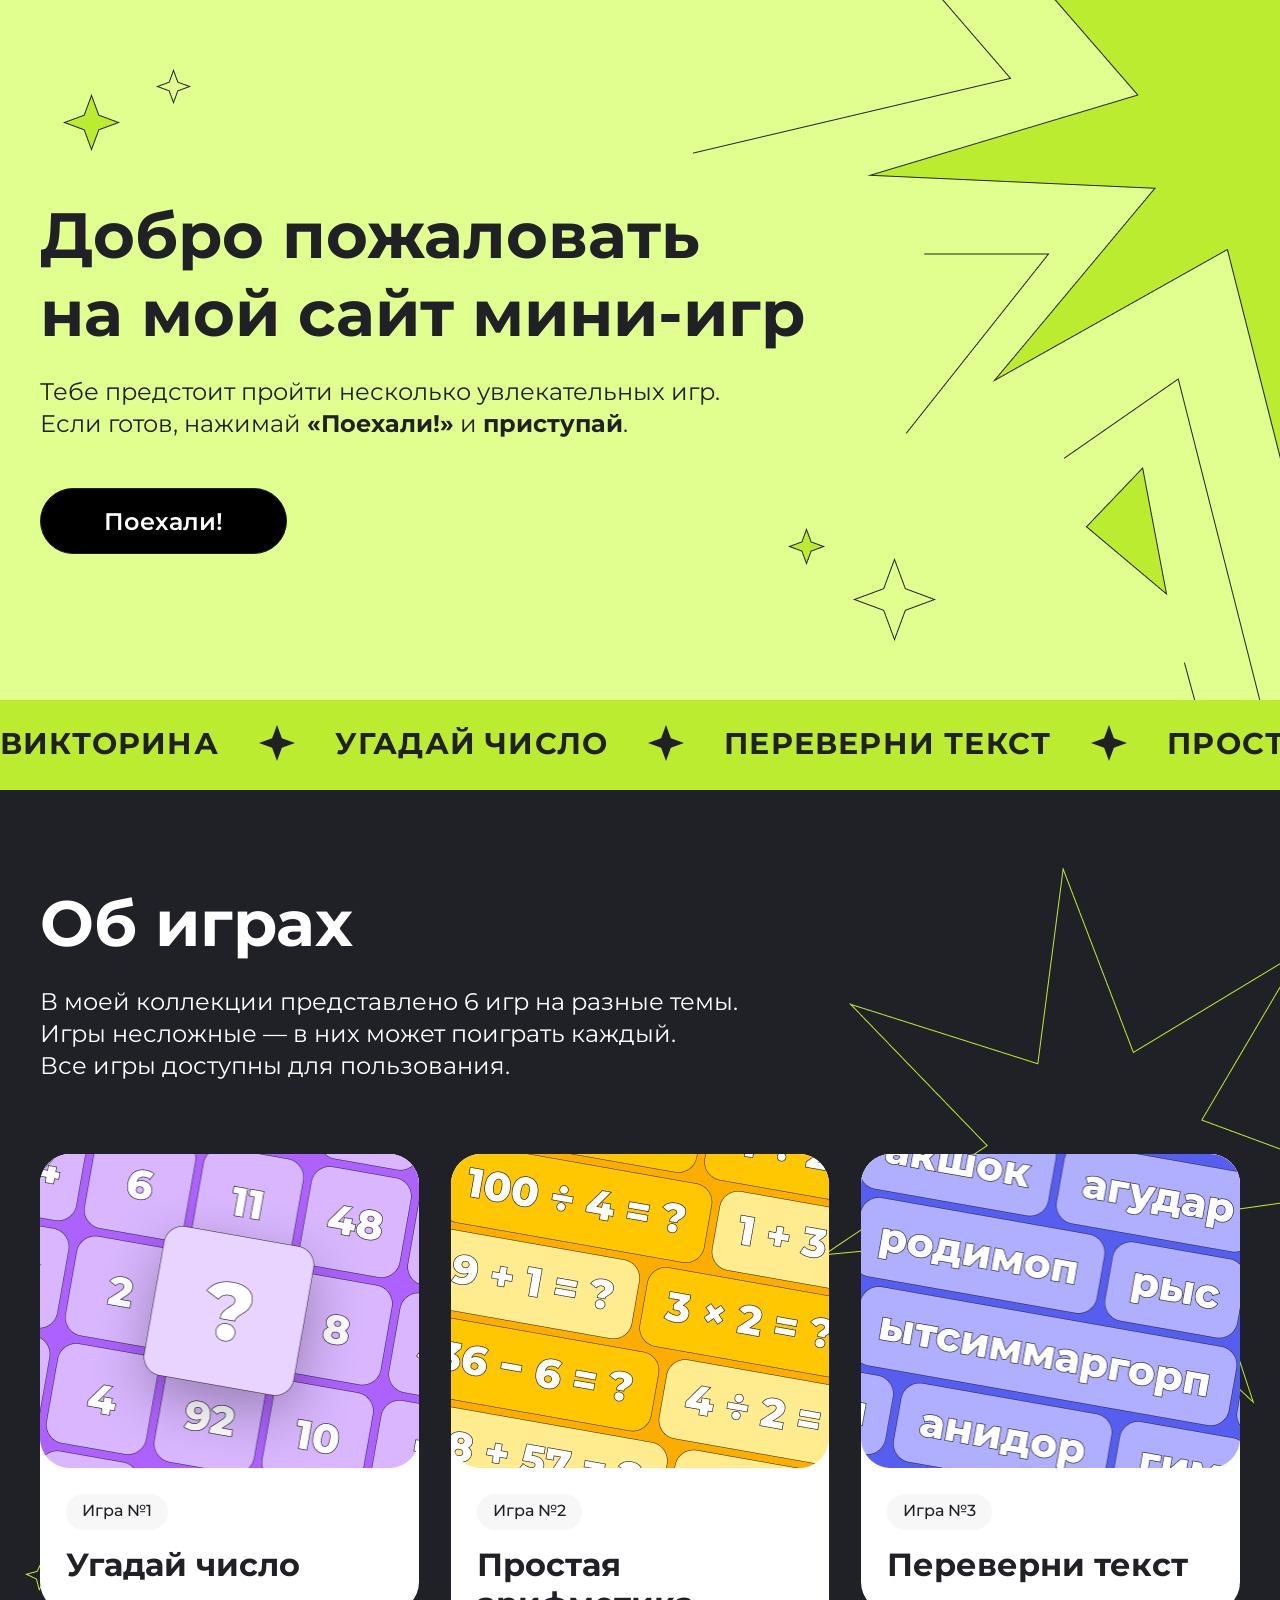
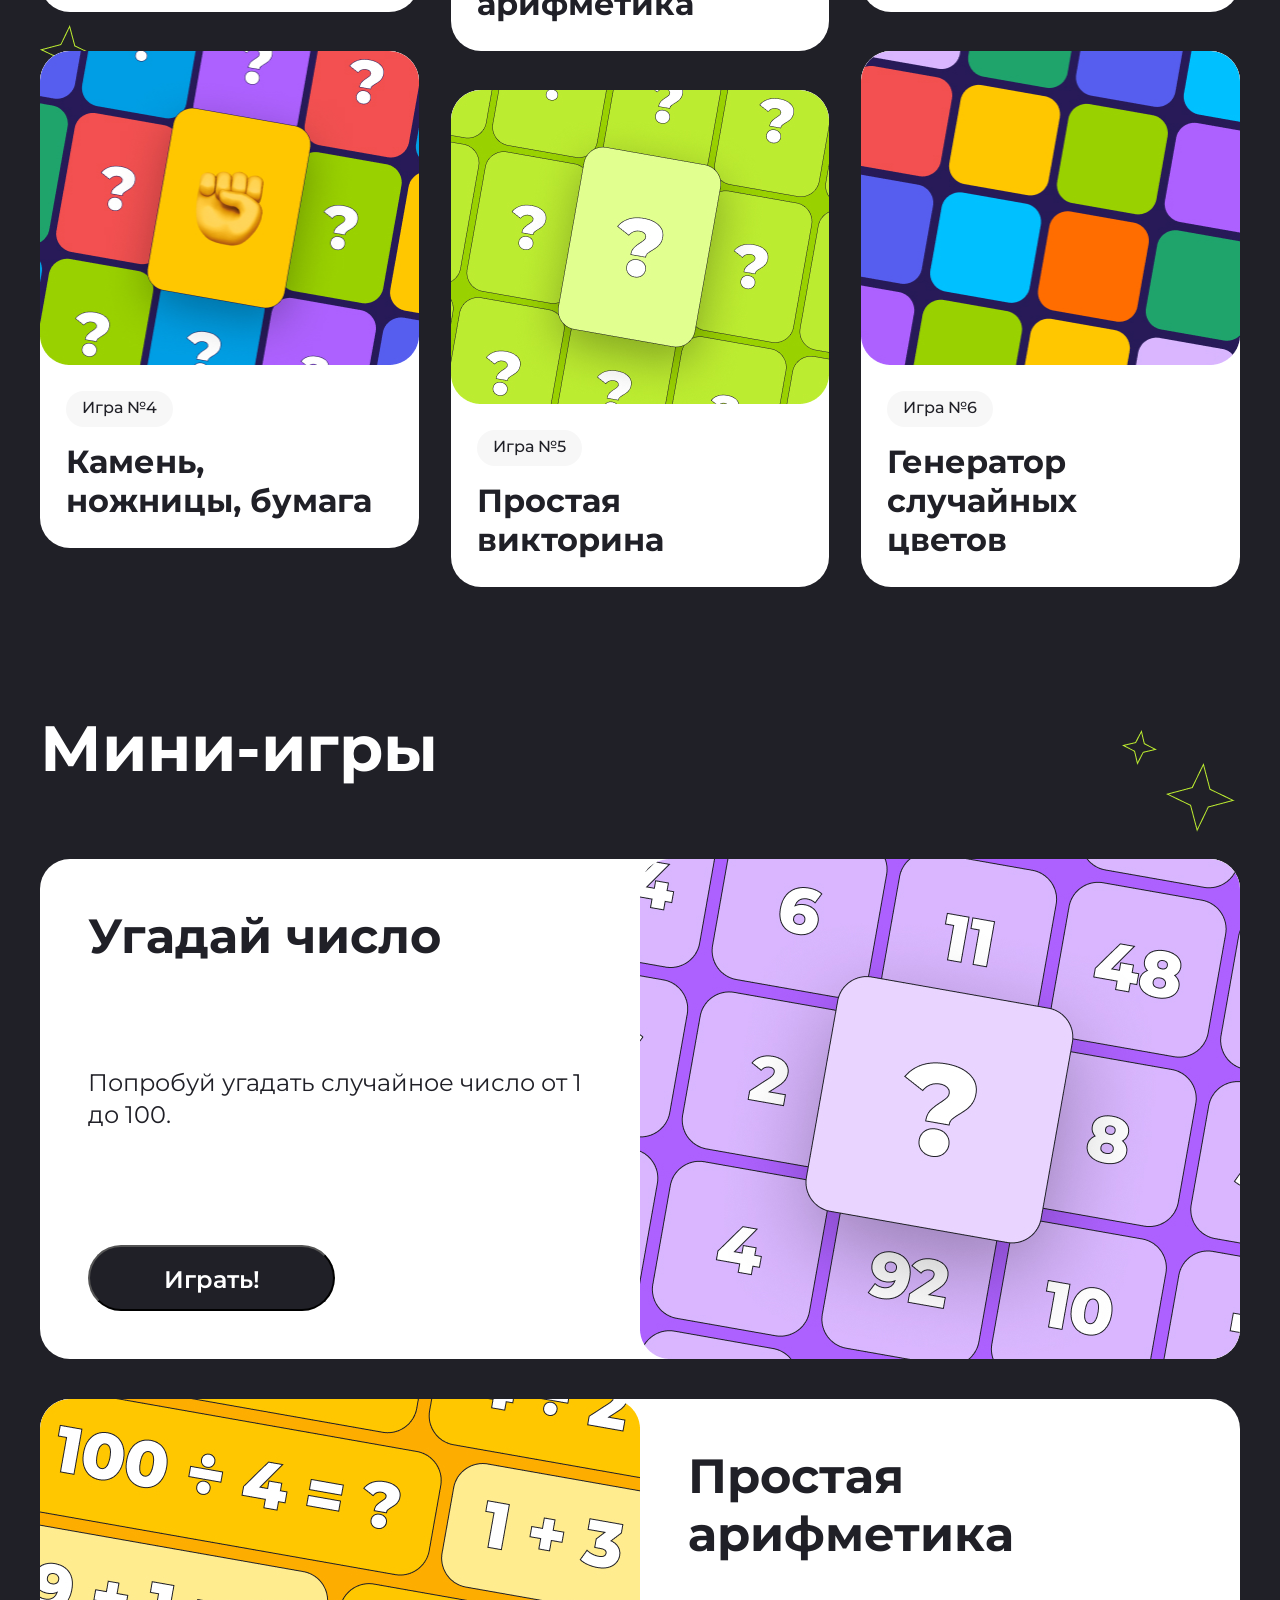
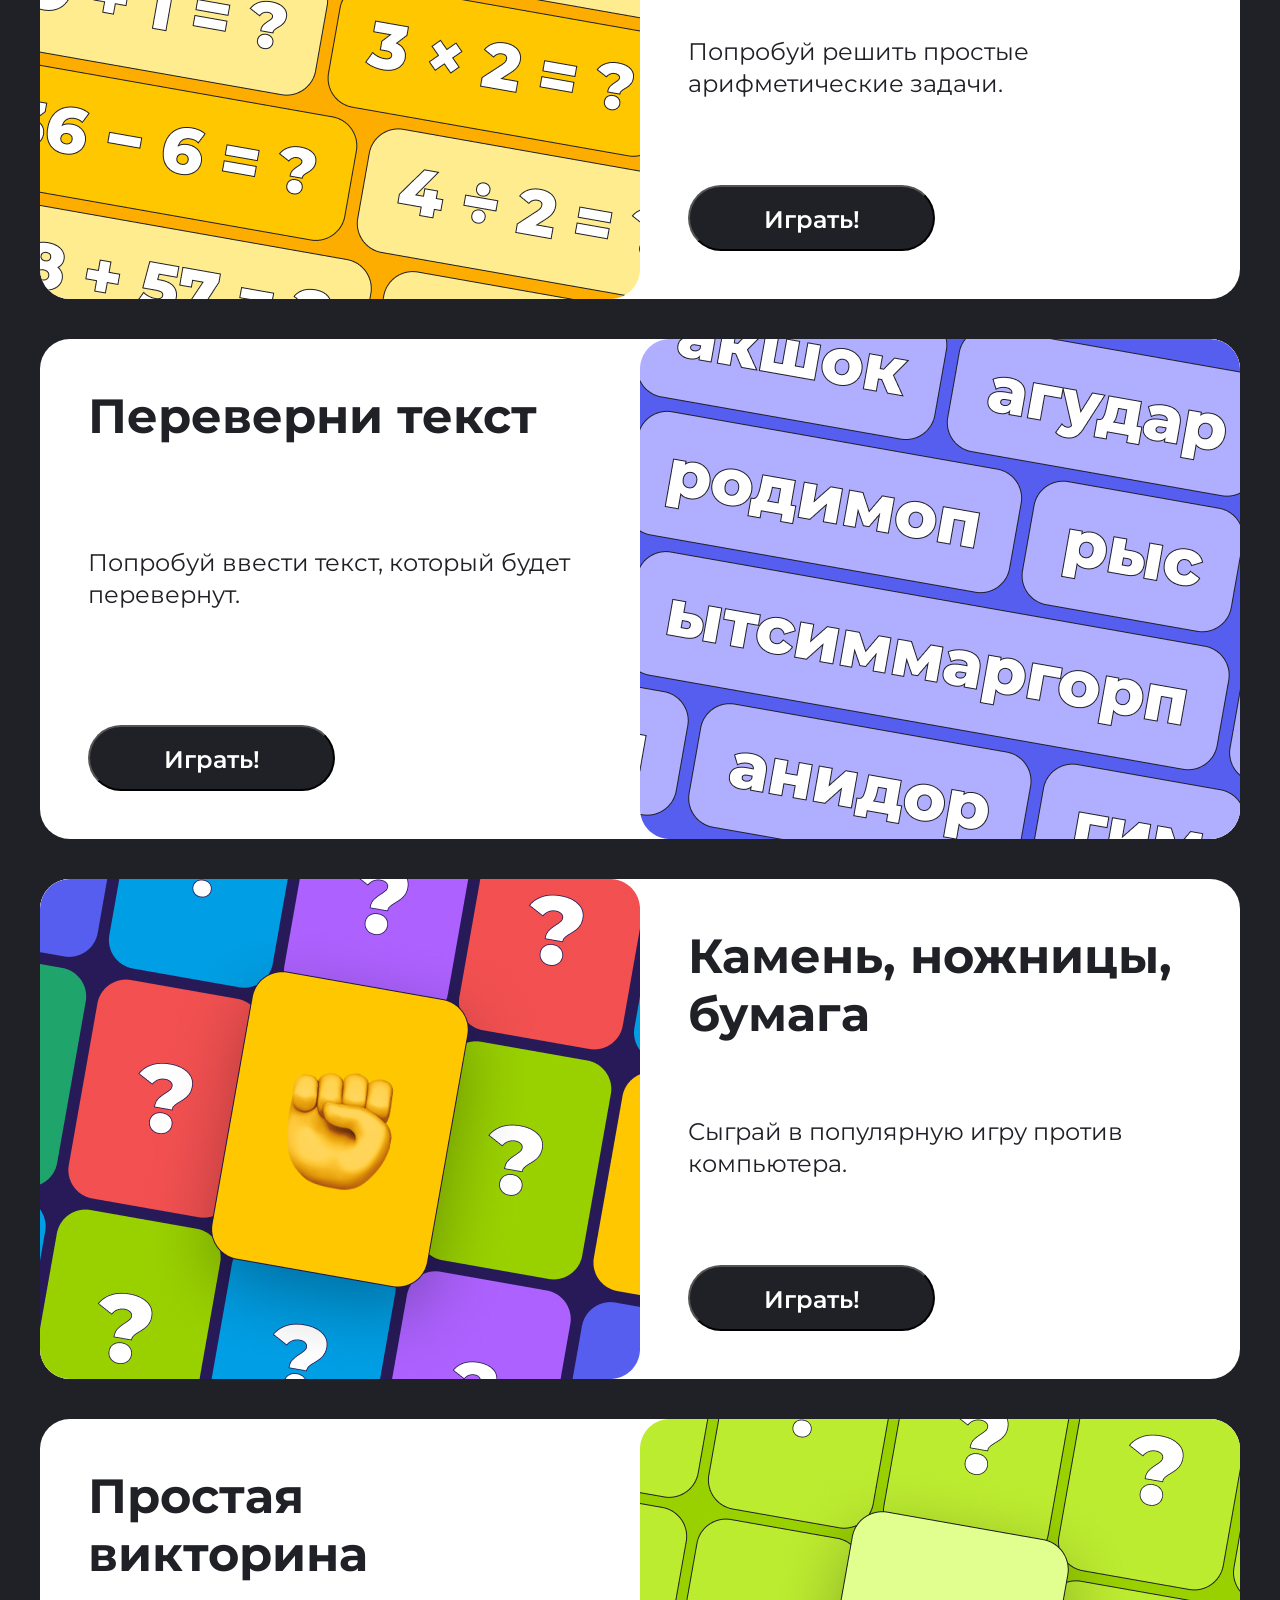
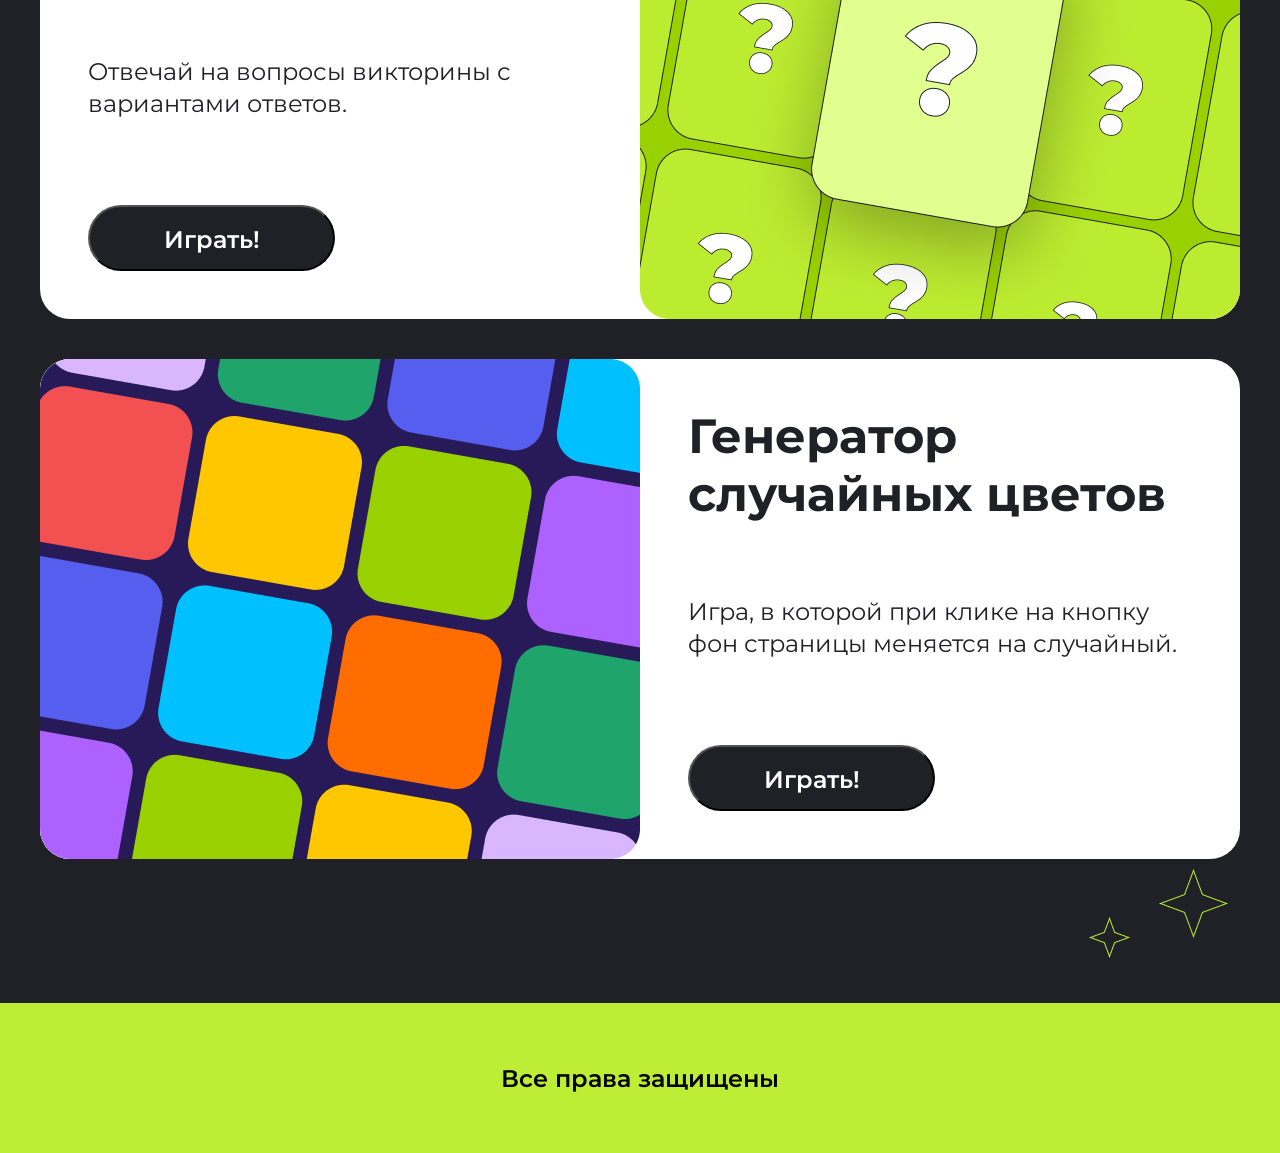
==== commit 286d3b77: "последние правки" ====
--- a/hw1/index.html
+++ b/hw1/index.html
@@ -4,7 +4,7 @@
 <head>
     <meta charset="UTF-8">
     <meta name="viewport" content="width=device-width, initial-scale=1.0">
-    <title>Document</title>
+    <title>coursework</title>
     <link rel="preconnect" href="https://fonts.googleapis.com">
     <link rel="preconnect" href="https://fonts.gstatic.com" crossorigin>
     <link href="https://fonts.googleapis.com/css2?family=Montserrat:ital,wght@0,100..900;1,100..900&display=swap"
@@ -136,7 +136,7 @@
             </div>
         </div>
     </main>
-    <section class="mini-games center">
+    <section class="mini-games center" data-action="color-change">
         <h2 class="mini-games__title">Мини-игры</h2>
         <div class="gamebar">
             <div id="guess" class="gamebar__card">
--- a/hw1/style.css
+++ b/hw1/style.css
@@ -232,7 +232,9 @@
   width: 50%;
 }
 .gamebar__img {
-  border-radius: 30px;
+  display: block;
+  -o-object-fit: cover;
+     object-fit: cover;
   max-width: 600px;
   min-height: 500px;
 }
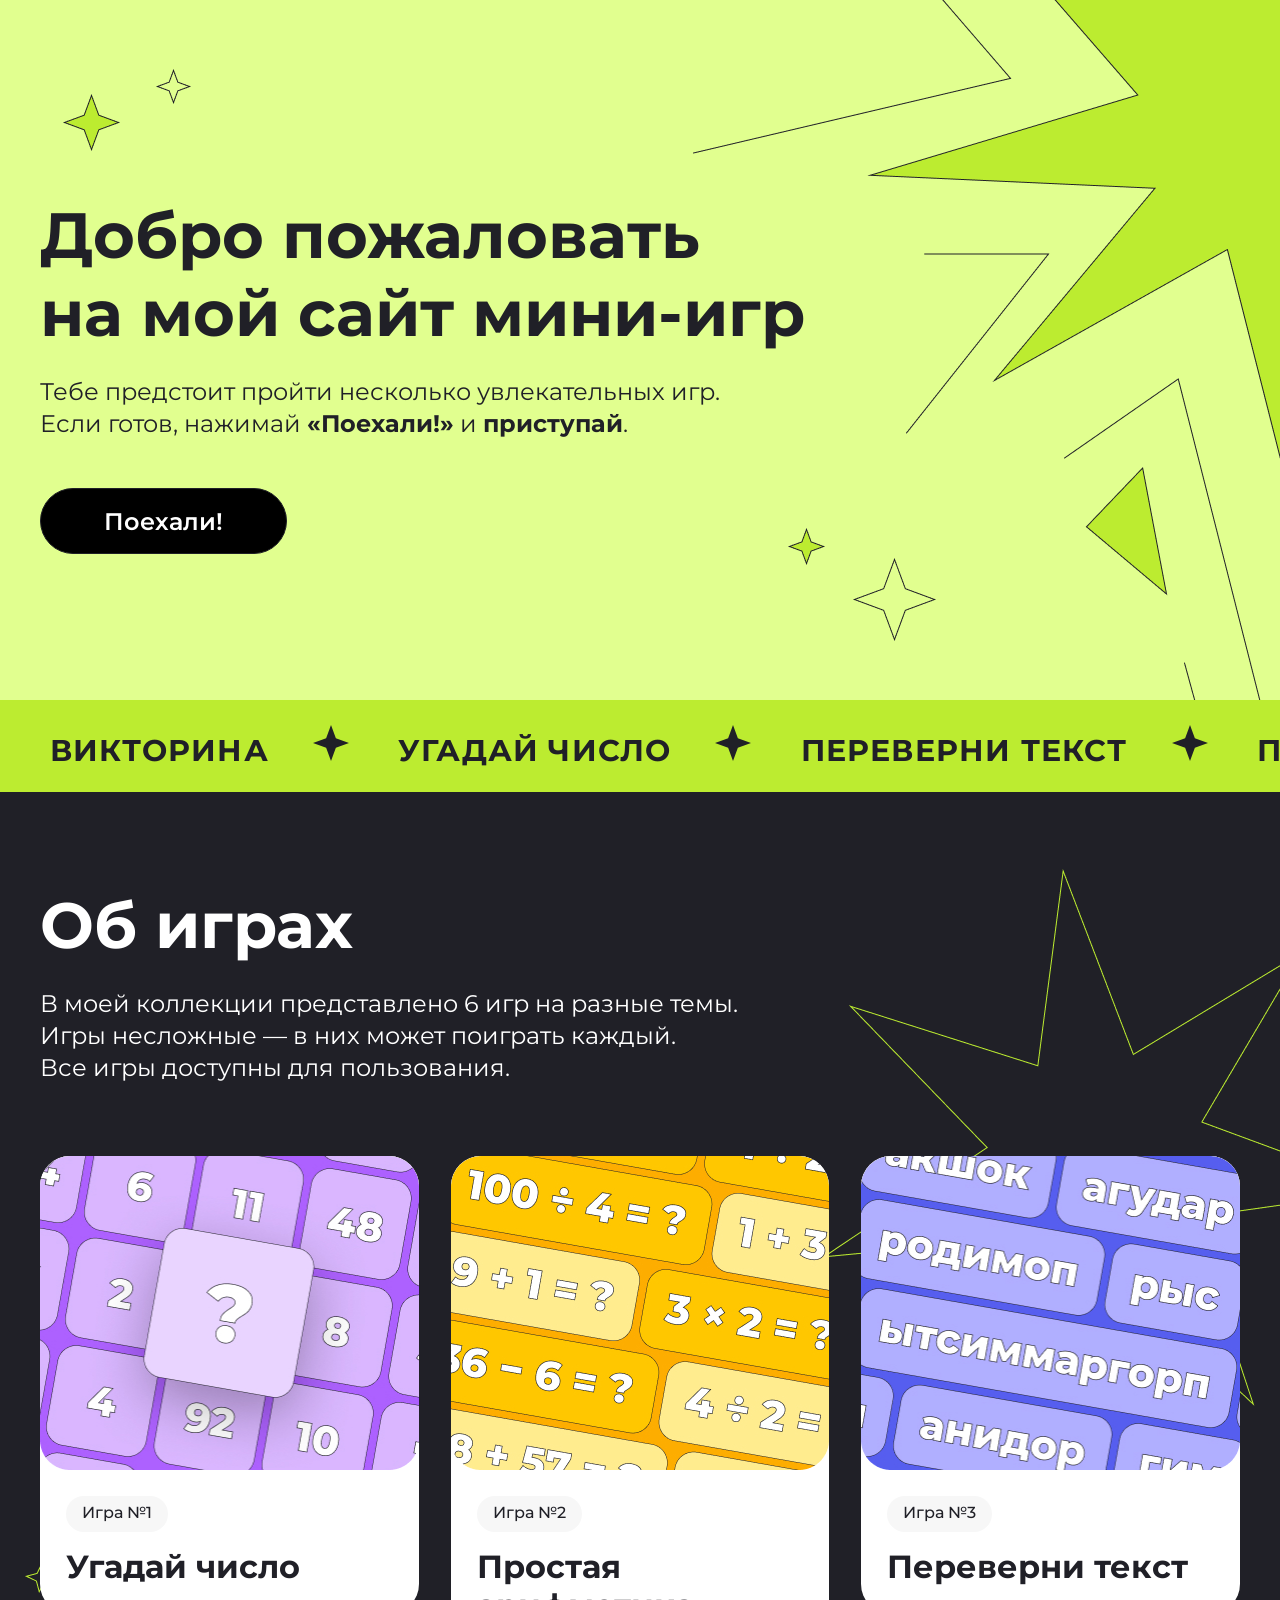
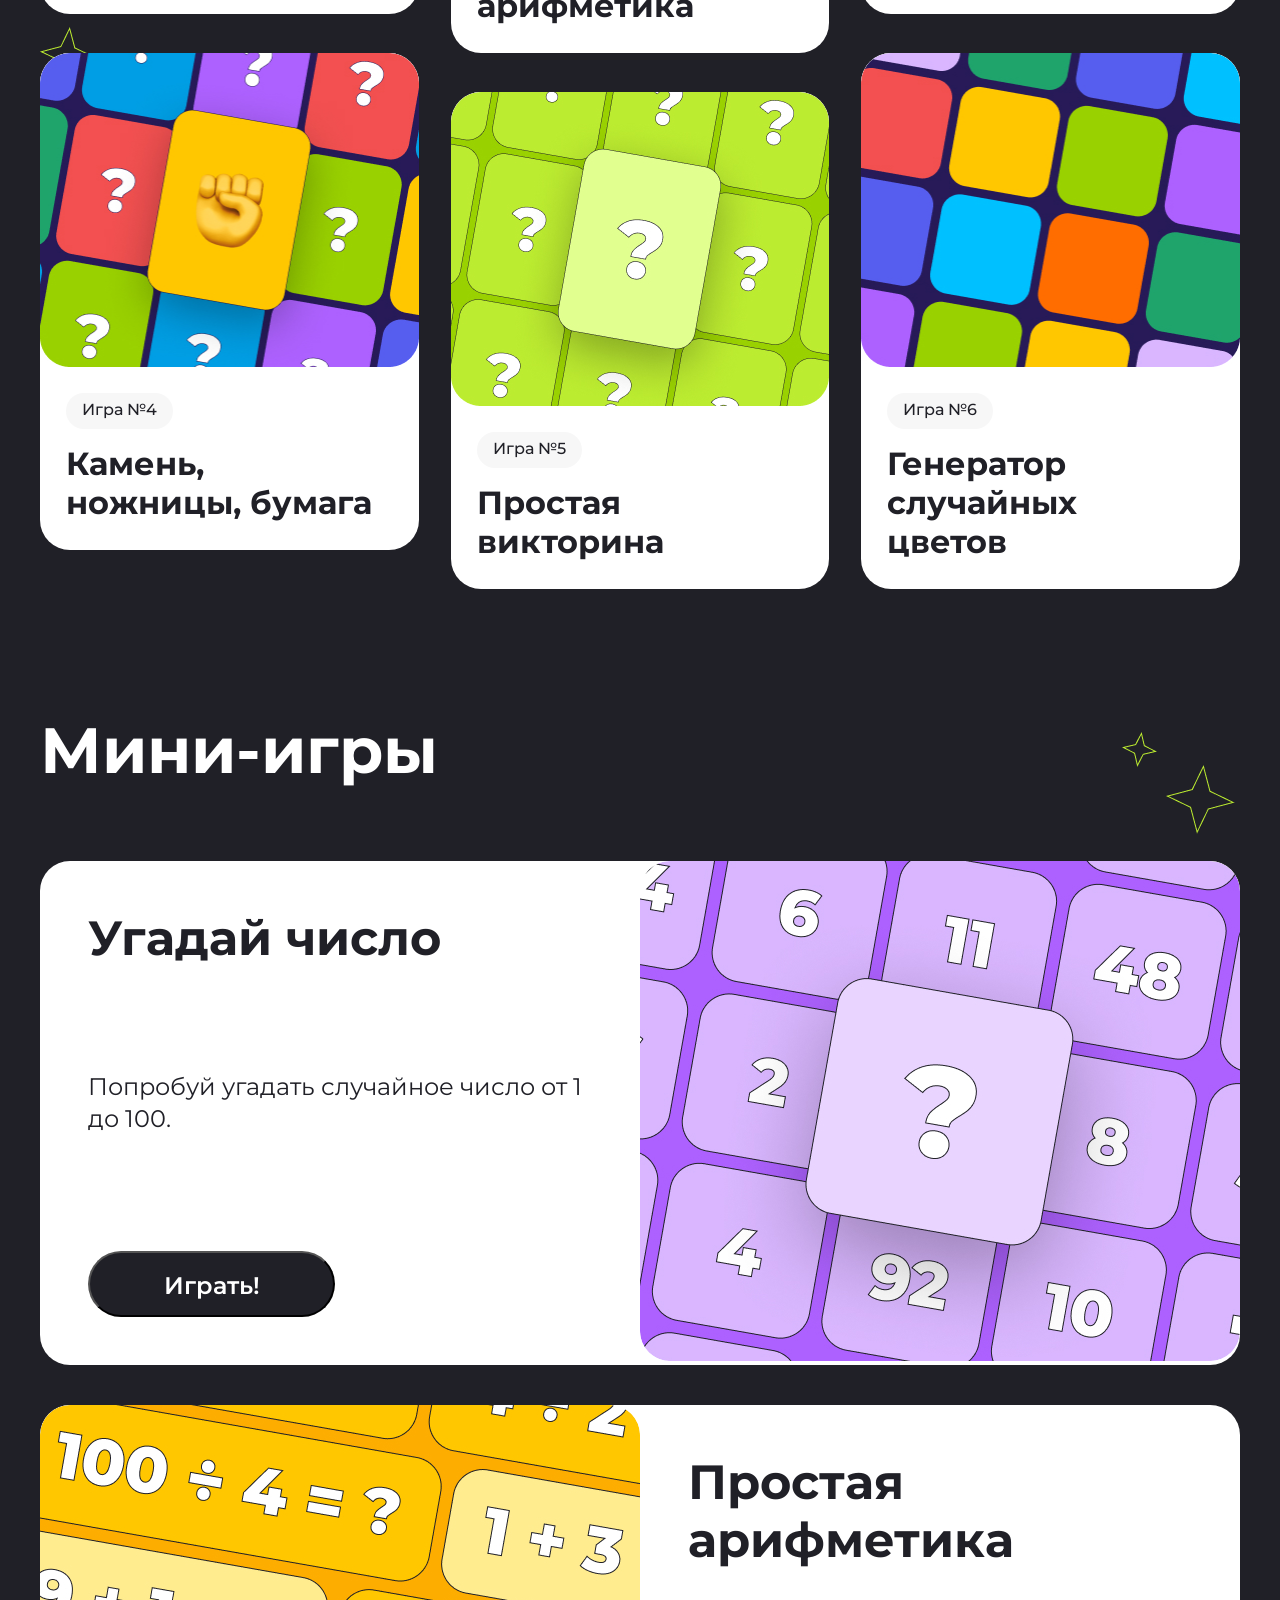
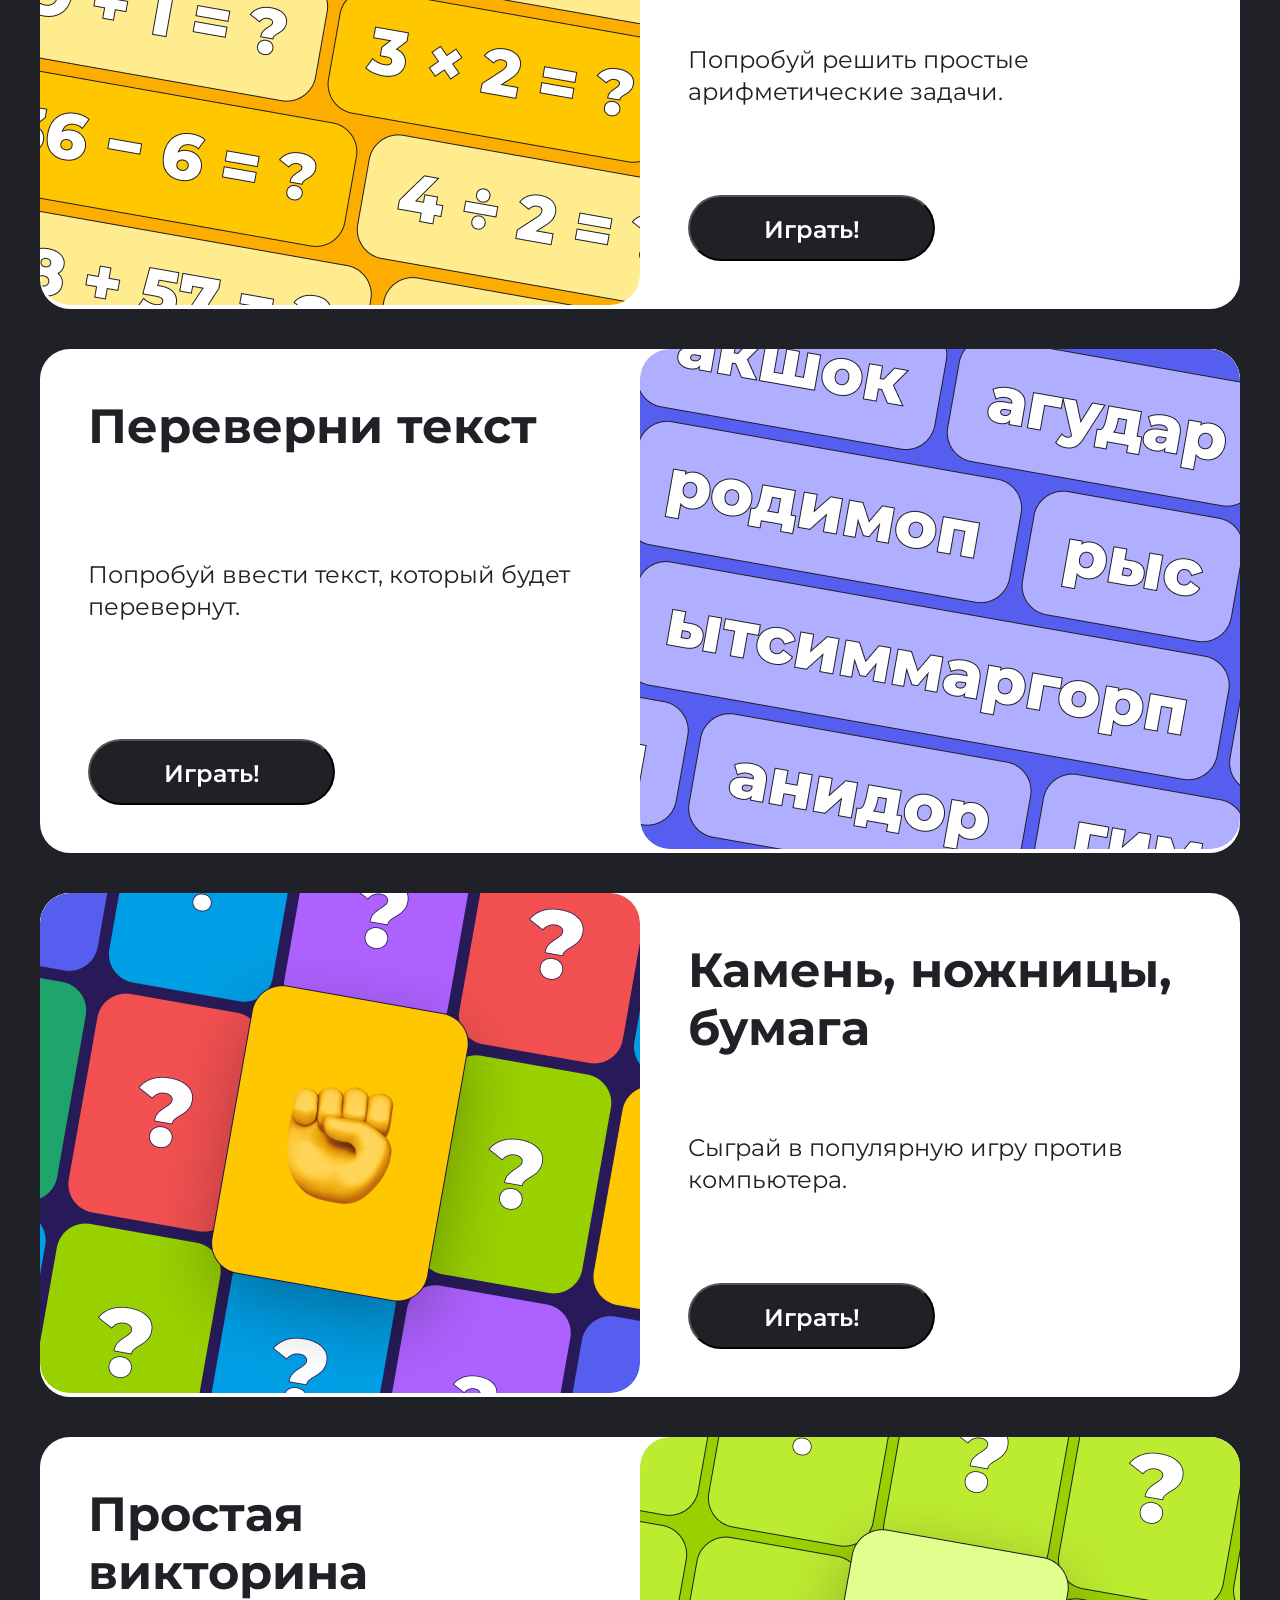
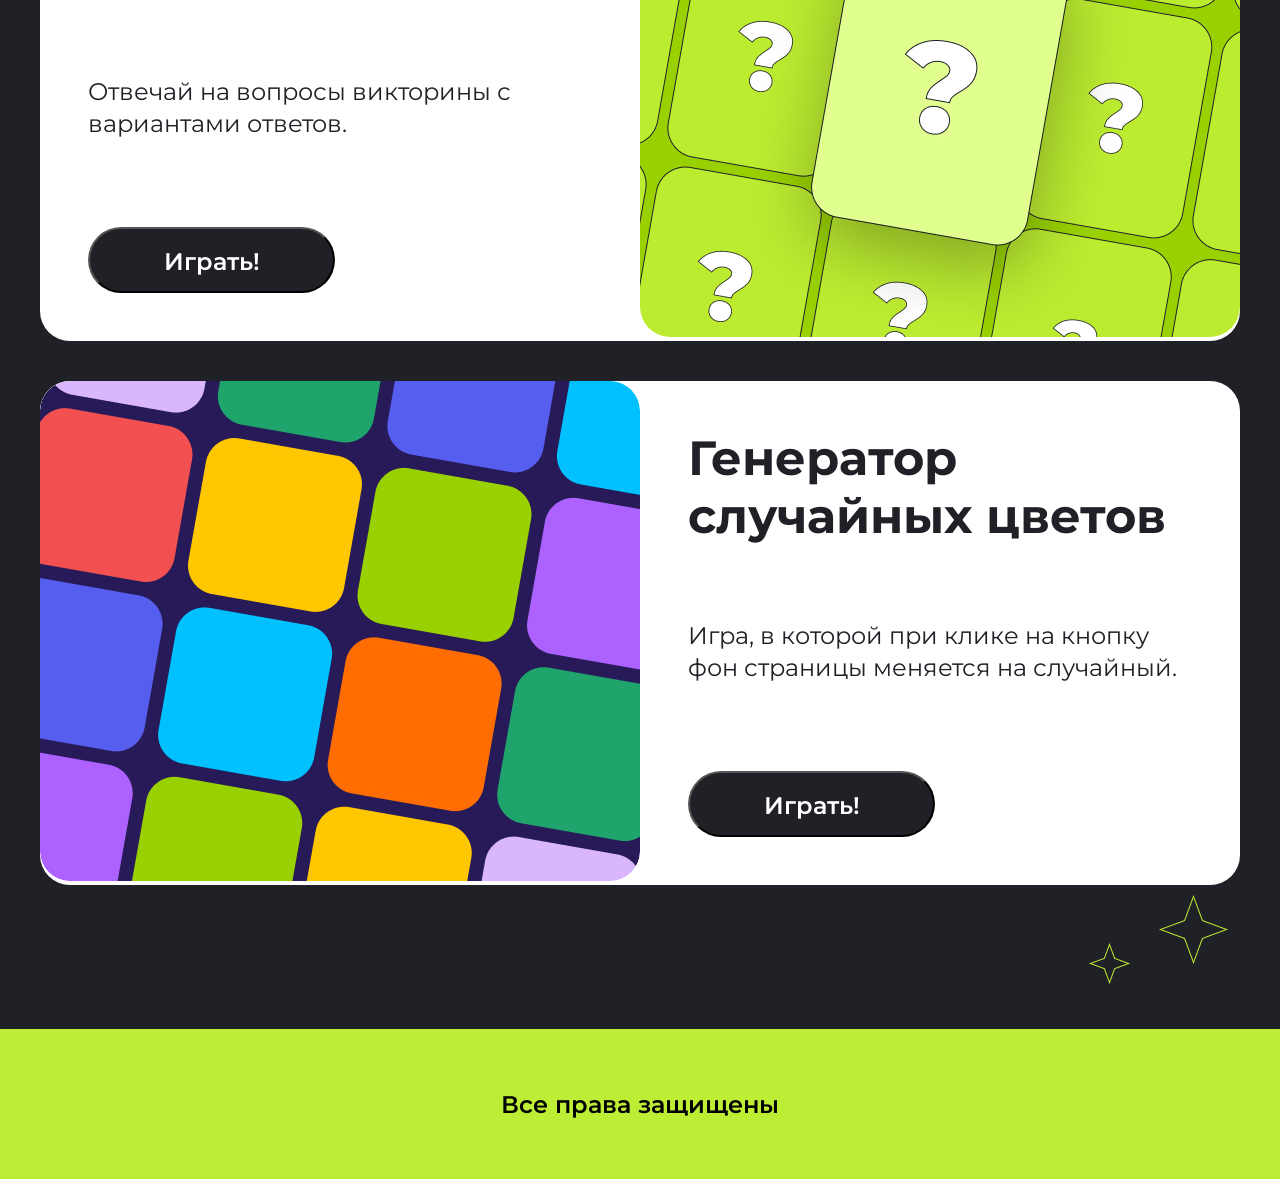
==== commit 0fc75c9e: "Merge pull request #8 from pushkarevd-svg/hw-7 Hw 7" ====
--- a/hw1/index.html
+++ b/hw1/index.html
@@ -4,7 +4,7 @@
 <head>
     <meta charset="UTF-8">
     <meta name="viewport" content="width=device-width, initial-scale=1.0">
-    <title>coursework</title>
+    <title>Document</title>
     <link rel="preconnect" href="https://fonts.googleapis.com">
     <link rel="preconnect" href="https://fonts.gstatic.com" crossorigin>
     <link href="https://fonts.googleapis.com/css2?family=Montserrat:ital,wght@0,100..900;1,100..900&display=swap"
@@ -76,8 +76,6 @@
                             fill="#202027" />
                     </svg>
                 </span>
-            </div>
-        </div>
     </section>
     <main id="main" class="main center">
         <h2 class="main__title">Об играх</h2>
@@ -118,7 +116,7 @@
                     </div>
                 </a>
 
-                <a href="#quiz" class="game-card game-card-end">
+                <a href="#quiz" class="game-card game-card__end">
                     <img class="game-card__img" src="images/game5.jpg" alt="Игра">
                     <div class="game-card__body">
                         <span class="game-card__badge">Игра №5</span>
@@ -136,7 +134,7 @@
             </div>
         </div>
     </main>
-    <section class="mini-games center" data-action="color-change">
+    <section class="mini-games center">
         <h2 class="mini-games__title">Мини-игры</h2>
         <div class="gamebar">
             <div id="guess" class="gamebar__card">
@@ -176,7 +174,7 @@
                 <div class="gamebar__content">
                     <h2 class="gamebar__content-name">Камень, ножницы, бумага</h2>
                     <p class="gamebar__content-desc">Сыграй в популярную игру против компьютера.</p>
-                    <button class="gamebar__button" onclick="rockPaperScissors()">Играть!</button>
+                    <button class="gamebar__button">Играть!</button>
                 </div>
                 <div class="gamebar__pic">
                     <img class="gamebar__img" src="images/big-game4.jpg" alt="Игра">
@@ -187,7 +185,7 @@
                 <div class="gamebar__content">
                     <h2 class="gamebar__content-name">Простая викторина</h2>
                     <p class="gamebar__content-desc">Отвечай на вопросы викторины с вариантами ответов.</p>
-                    <button class="gamebar__button" onclick="takeQuiz()">Играть!</button>
+                    <button class="gamebar__button">Играть!</button>
                 </div>
                 <div class="gamebar__pic">
                     <img class="gamebar__img" src="images/big-game5.jpg" alt="Игра">
@@ -199,7 +197,7 @@
                     <h2 class="gamebar__content-name">Генератор случайных цветов</h2>
                     <p class="gamebar__content-desc">Игра, в которой при клике на кнопку фон страницы меняется на
                         случайный.</p>
-                    <button class="gamebar__button button-randomColorGenerator">Играть!</button>
+                    <button class="gamebar__button">Играть!</button>
                 </div>
                 <div class="gamebar__pic">
                     <img class="gamebar__img" src="images/big-game6.jpg" alt="Игра">
--- a/hw1/style.css
+++ b/hw1/style.css
@@ -18,7 +18,6 @@
 
 body {
   font-family: Montserrat, sans-serif;
-  overflow-x: hidden;
 }
 
 .head {
@@ -67,20 +66,15 @@
   min-height: 90px;
   overflow: hidden;
   background: #bcec30;
-  padding: 25px 0;
+  padding: 25px 50px;
   white-space: nowrap;
 }
-.marquee__content {
-  display: inline-flex;
-  align-items: center;
-  width: -moz-max-content;
-  width: max-content;
-  animation: marquee-right 20s linear infinite;
-}
 .marquee__content span {
-  display: flex;
-  align-items: center;
   margin-right: 40px;
+  font-weight: bold;
+  font-size: 18px;
+  color: #000;
+  align-content: center;
   font-weight: 700;
   font-size: 30px;
   line-height: 110%;
@@ -89,14 +83,6 @@
   color: #202027;
 }
 
-@keyframes marquee-right {
-  from {
-    transform: translateX(0);
-  }
-  to {
-    transform: translateX(-500px);
-  }
-}
 .main {
   padding-top: 94px;
   background: url(images/bigStar\ 1.png) right 77px no-repeat, url(images/Star\ 5.png) 25px 770px no-repeat, url(images/Star\ 6.png) 40px 60% no-repeat, #202027;
@@ -160,7 +146,8 @@
   font-size: 32px;
   color: #202027;
 }
-.game-card-end {
+
+.game-card__end {
   align-self: end;
 }
 
@@ -232,9 +219,7 @@
   width: 50%;
 }
 .gamebar__img {
-  display: block;
-  -o-object-fit: cover;
-     object-fit: cover;
+  border-radius: 30px;
   max-width: 600px;
   min-height: 500px;
 }
